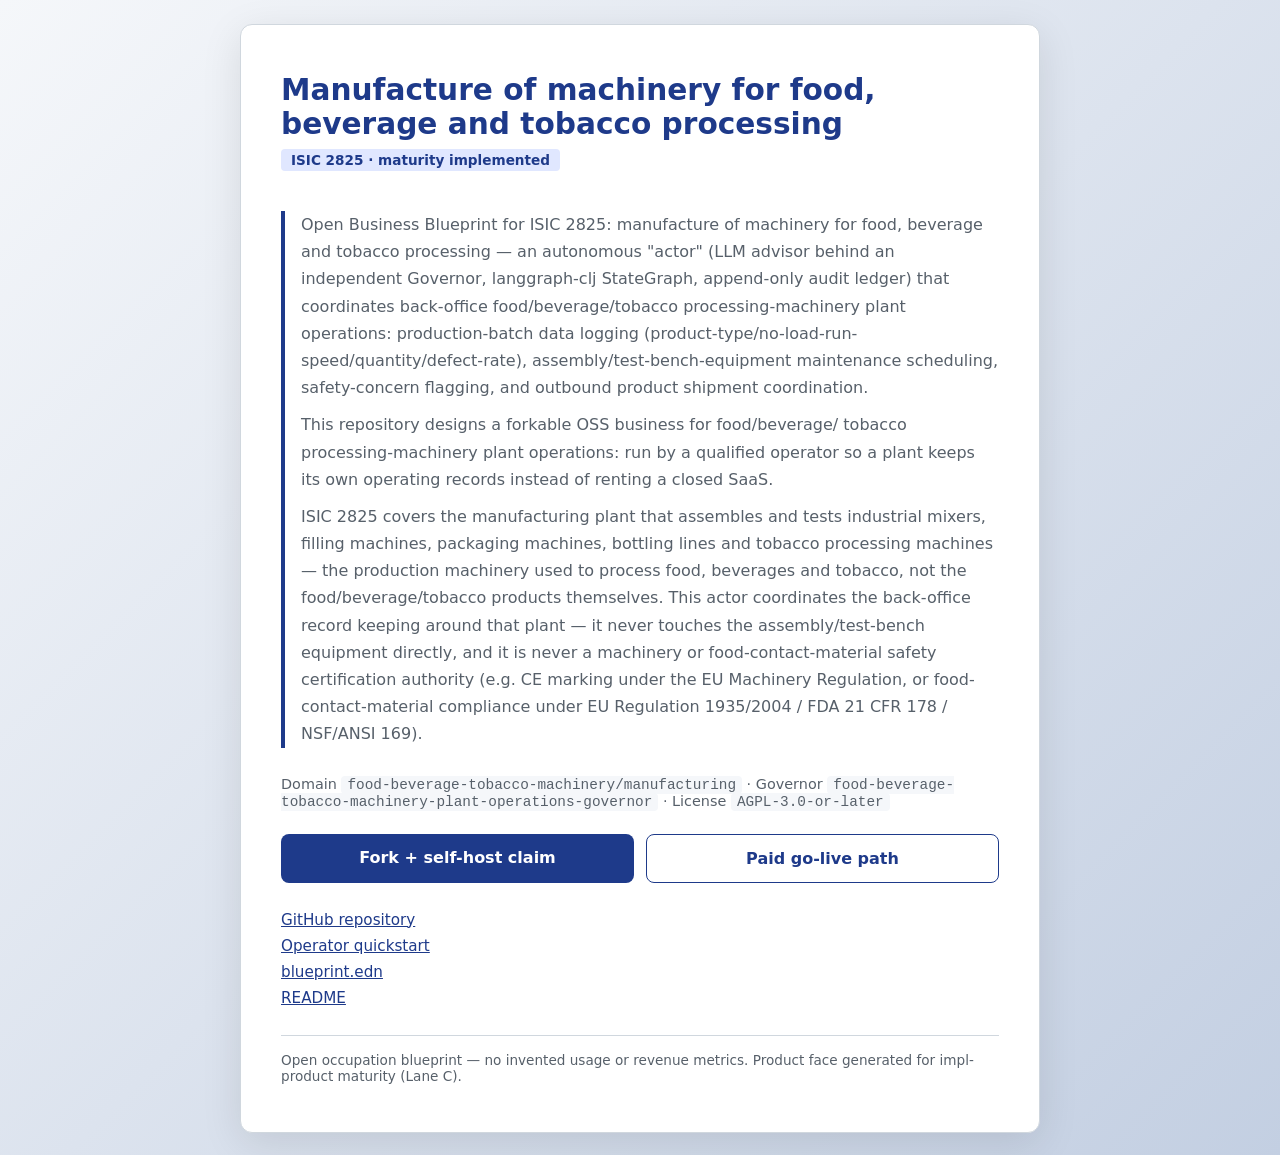
==== docs/index.html @ 52066e27 "docs: product-face densify (index.html + operator-quickstart) Lane C densify from blueprint/README. " ====
<!DOCTYPE html>
<html lang="en">
<head>
  <meta charset="UTF-8">
  <meta name="viewport" content="width=device-width, initial-scale=1.0">
  <title>Manufacture of machinery for food, beverage and tobacco processing | cloud-itonami-isic-2825</title>
  <meta name="description" content="Manufacture of machinery for food, beverage and tobacco processing — governed open occupation blueprint (ISIC 2825).">
  <style>
    :root { --bg:#f5f7fa; --card:#fff; --fg:#1b1f24; --muted:#57606a; --accent:#1e3a8a; --line:#d0d7de; }
    @media (prefers-color-scheme: dark) {
      :root { --bg:#0d1117; --card:#161b22; --fg:#e6edf3; --muted:#8d96a0; --accent:#58a6ff; --line:#30363d; }
    }
    * { box-sizing: border-box; margin: 0; padding: 0; }
    body { font-family: system-ui, -apple-system, sans-serif; background: linear-gradient(135deg, var(--bg), #c3cfe2);
           min-height: 100vh; display: flex; align-items: center; justify-content: center; padding: 24px; color: var(--fg); }
    .container { max-width: 800px; width: 100%; background: var(--card); border-radius: 12px;
                 box-shadow: 0 10px 40px rgba(0,0,0,.1); padding: 48px 40px; border: 1px solid var(--line); }
    h1 { font-size: 1.85rem; color: var(--accent); margin-bottom: 8px; }
    .badge { display: inline-block; background: #e0e7ff; color: var(--accent); padding: 3px 10px;
             border-radius: 4px; font-size: .85rem; font-weight: 600; margin-bottom: 20px; }
    @media (prefers-color-scheme: dark) { .badge { background: #1f2a44; } }
    .pitch { border-left: 4px solid var(--accent); padding-left: 16px; margin: 20px 0 28px; color: var(--muted); line-height: 1.7; }
    .pitch p { margin-bottom: 10px; }
    .meta { font-size: .9rem; color: var(--muted); margin-bottom: 24px; }
    .meta code { background: var(--bg); padding: 1px 6px; border-radius: 4px; }
    .cta { display: grid; grid-template-columns: 1fr 1fr; gap: 12px; margin-bottom: 28px; }
    @media (max-width: 560px) { .cta { grid-template-columns: 1fr; } }
    .cta a { display: block; text-align: center; text-decoration: none; padding: 14px 18px;
             border-radius: 8px; font-weight: 600; }
    .cta .primary { background: var(--accent); color: #fff; }
    .cta .secondary { border: 1.5px solid var(--accent); color: var(--accent); }
    ul.links { list-style: none; font-size: .95rem; }
    ul.links li { margin: 8px 0; }
    a { color: var(--accent); }
    footer { margin-top: 28px; padding-top: 16px; border-top: 1px solid var(--line);
             font-size: .85rem; color: var(--muted); }
  </style>
</head>
<body>
  <main class="container">
    <h1>Manufacture of machinery for food, beverage and tobacco processing</h1>
    <div class="badge">ISIC 2825 · maturity implemented</div>
    <div class="pitch">
      <p>Open Business Blueprint for ISIC 2825: manufacture of machinery for food, beverage and tobacco processing — an autonomous &quot;actor&quot; (LLM advisor behind an independent Governor, langgraph-clj StateGraph, append-only audit ledger) that coordinates back-office food/beverage/tobacco processing-machinery plant operations: production-batch data logging (product-type/no-load-run-speed/quantity/defect-rate), assembly/test-bench-equipment maintenance scheduling, safety-concern flagging, and outbound product shipment coordination.</p>
      <p>This repository designs a forkable OSS business for food/beverage/ tobacco processing-machinery plant operations: run by a qualified operator so a plant keeps its own operating records instead of renting a closed SaaS.</p>
      <p>ISIC 2825 covers the manufacturing plant that assembles and tests industrial mixers, filling machines, packaging machines, bottling lines and tobacco processing machines — the production machinery used to process food, beverages and tobacco, not the food/beverage/tobacco products themselves. This actor coordinates the back-office record keeping around that plant — it never touches the assembly/test-bench equipment directly, and it is never a machinery or food-contact-material safety certification authority (e.g. CE marking under the EU Machinery Regulation, or food-contact-material compliance under EU Regulation 1935/2004 / FDA 21 CFR 178 / NSF/ANSI 169).</p>
    </div>
    <p class="meta">Domain <code>food-beverage-tobacco-machinery/manufacturing</code> · Governor <code>food-beverage-tobacco-machinery-plant-operations-governor</code> · License <code>AGPL-3.0-or-later</code></p>
    <div class="cta">
      <a class="primary" href="https://itonami.cloud/isco-1212/">Fork + self-host claim</a>
      <a class="secondary" href="https://itonami.cloud/docs/go-live.md">Paid go-live path</a>
    </div>
    <ul class="links">
      <li><a href="https://github.com/cloud-itonami/cloud-itonami-isic-2825">GitHub repository</a></li>
      <li><a href="./operator-quickstart.md">Operator quickstart</a></li>
      <li><a href="https://github.com/cloud-itonami/cloud-itonami-isic-2825/blob/main/blueprint.edn">blueprint.edn</a></li>
      <li><a href="https://github.com/cloud-itonami/cloud-itonami-isic-2825/blob/main/README.md">README</a></li>
    </ul>
    <footer>
      <p>Open occupation blueprint — no invented usage or revenue metrics. Product face generated for impl-product maturity (Lane C).</p>
    </footer>
  </main>
</body>
</html>
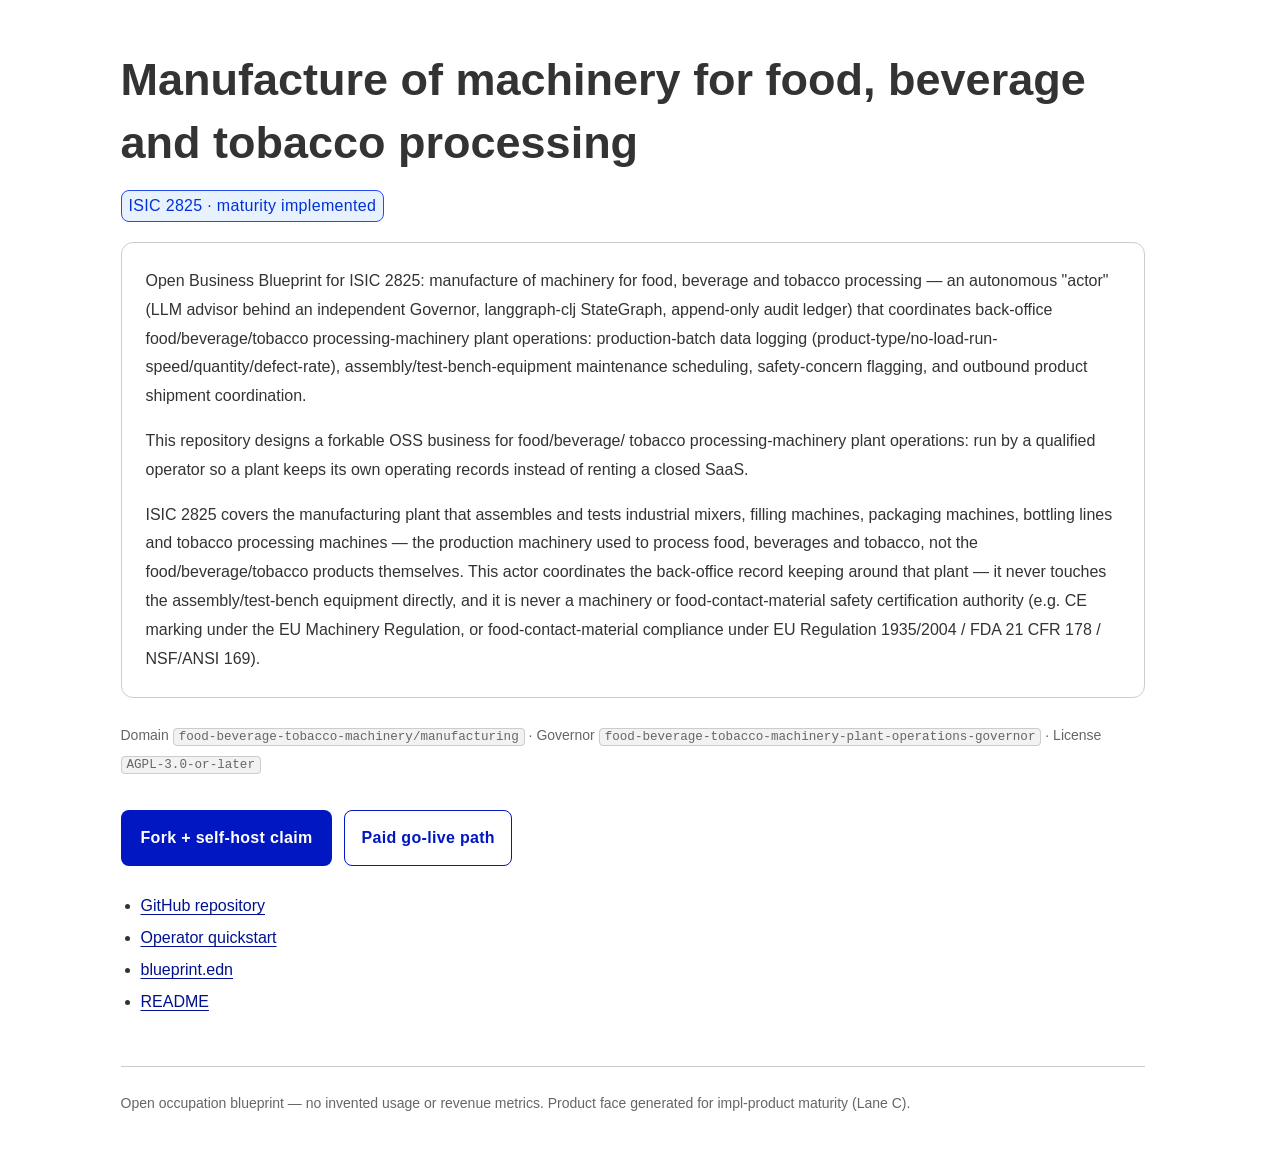
==== commit 3b836bc1: "ui: product face を デジタル庁デザインシステム(DADS)へ移行 共有テンプレート由来の docs/index.html を kotoba-lang/jp-go-digital-de" ====
--- a/docs/index.html
+++ b/docs/index.html
@@ -1,64 +1,2493 @@
 <!DOCTYPE html>
 <html lang="en">
-<head>
-  <meta charset="UTF-8">
-  <meta name="viewport" content="width=device-width, initial-scale=1.0">
-  <title>Manufacture of machinery for food, beverage and tobacco processing | cloud-itonami-isic-2825</title>
-  <meta name="description" content="Manufacture of machinery for food, beverage and tobacco processing — governed open occupation blueprint (ISIC 2825).">
-  <style>
-    :root { --bg:#f5f7fa; --card:#fff; --fg:#1b1f24; --muted:#57606a; --accent:#1e3a8a; --line:#d0d7de; }
-    @media (prefers-color-scheme: dark) {
-      :root { --bg:#0d1117; --card:#161b22; --fg:#e6edf3; --muted:#8d96a0; --accent:#58a6ff; --line:#30363d; }
-    }
-    * { box-sizing: border-box; margin: 0; padding: 0; }
-    body { font-family: system-ui, -apple-system, sans-serif; background: linear-gradient(135deg, var(--bg), #c3cfe2);
-           min-height: 100vh; display: flex; align-items: center; justify-content: center; padding: 24px; color: var(--fg); }
-    .container { max-width: 800px; width: 100%; background: var(--card); border-radius: 12px;
-                 box-shadow: 0 10px 40px rgba(0,0,0,.1); padding: 48px 40px; border: 1px solid var(--line); }
-    h1 { font-size: 1.85rem; color: var(--accent); margin-bottom: 8px; }
-    .badge { display: inline-block; background: #e0e7ff; color: var(--accent); padding: 3px 10px;
-             border-radius: 4px; font-size: .85rem; font-weight: 600; margin-bottom: 20px; }
-    @media (prefers-color-scheme: dark) { .badge { background: #1f2a44; } }
-    .pitch { border-left: 4px solid var(--accent); padding-left: 16px; margin: 20px 0 28px; color: var(--muted); line-height: 1.7; }
-    .pitch p { margin-bottom: 10px; }
-    .meta { font-size: .9rem; color: var(--muted); margin-bottom: 24px; }
-    .meta code { background: var(--bg); padding: 1px 6px; border-radius: 4px; }
-    .cta { display: grid; grid-template-columns: 1fr 1fr; gap: 12px; margin-bottom: 28px; }
-    @media (max-width: 560px) { .cta { grid-template-columns: 1fr; } }
-    .cta a { display: block; text-align: center; text-decoration: none; padding: 14px 18px;
-             border-radius: 8px; font-weight: 600; }
-    .cta .primary { background: var(--accent); color: #fff; }
-    .cta .secondary { border: 1.5px solid var(--accent); color: var(--accent); }
-    ul.links { list-style: none; font-size: .95rem; }
-    ul.links li { margin: 8px 0; }
-    a { color: var(--accent); }
-    footer { margin-top: 28px; padding-top: 16px; border-top: 1px solid var(--line);
-             font-size: .85rem; color: var(--muted); }
-  </style>
-</head>
-<body>
-  <main class="container">
-    <h1>Manufacture of machinery for food, beverage and tobacco processing</h1>
-    <div class="badge">ISIC 2825 · maturity implemented</div>
-    <div class="pitch">
-      <p>Open Business Blueprint for ISIC 2825: manufacture of machinery for food, beverage and tobacco processing — an autonomous &quot;actor&quot; (LLM advisor behind an independent Governor, langgraph-clj StateGraph, append-only audit ledger) that coordinates back-office food/beverage/tobacco processing-machinery plant operations: production-batch data logging (product-type/no-load-run-speed/quantity/defect-rate), assembly/test-bench-equipment maintenance scheduling, safety-concern flagging, and outbound product shipment coordination.</p>
-      <p>This repository designs a forkable OSS business for food/beverage/ tobacco processing-machinery plant operations: run by a qualified operator so a plant keeps its own operating records instead of renting a closed SaaS.</p>
-      <p>ISIC 2825 covers the manufacturing plant that assembles and tests industrial mixers, filling machines, packaging machines, bottling lines and tobacco processing machines — the production machinery used to process food, beverages and tobacco, not the food/beverage/tobacco products themselves. This actor coordinates the back-office record keeping around that plant — it never touches the assembly/test-bench equipment directly, and it is never a machinery or food-contact-material safety certification authority (e.g. CE marking under the EU Machinery Regulation, or food-contact-material compliance under EU Regulation 1935/2004 / FDA 21 CFR 178 / NSF/ANSI 169).</p>
+  <head><meta charset="utf-8"><meta name="viewport" content="width=device-width, initial-scale=1, viewport-fit=cover"><meta name="color-scheme" content="light"><meta name="theme-color" content="#ffffff"><title>Manufacture of machinery for food, beverage and tobacco processing | cloud-itonami-isic-2825</title><meta name="description" content="Manufacture of machinery for food, beverage and tobacco processing — governed open occupation blueprint (ISIC 2825)."><style>/* jp-go-digital-design-system — vendored CSS
+ * Source: https://github.com/digital-go-jp/design-system-example-components-html
+ * Upstream commit: 3b34f4c3553fa3bee90bfd8b6fe962ac3055107d — MIT License, Copyright (c) 2025 デジタル庁
+ * Generated by scripts/vendor.cljs — DO NOT EDIT BY HAND (re-vendor instead). */
+:root {
+  --color-primitive-blue-50: #e8f1fe;
+  --color-primitive-blue-100: #d9e6ff;
+  --color-primitive-blue-200: #c5d7fb;
+  --color-primitive-blue-300: #9db7f9;
+  --color-primitive-blue-400: #7096f8;
+  --color-primitive-blue-500: #4979f5;
+  --color-primitive-blue-600: #3460fb;
+  --color-primitive-blue-700: #264af4;
+  --color-primitive-blue-800: #0031d8;
+  --color-primitive-blue-900: #0017c1;
+  --color-primitive-blue-1000: #00118f;
+  --color-primitive-blue-1100: #000071;
+  --color-primitive-blue-1200: #000060;
+  --color-primitive-light-blue-50: #f0f9ff;
+  --color-primitive-light-blue-100: #dcf0ff;
+  --color-primitive-light-blue-200: #c0e4ff;
+  --color-primitive-light-blue-300: #97d3ff;
+  --color-primitive-light-blue-400: #57b8ff;
+  --color-primitive-light-blue-500: #39abff;
+  --color-primitive-light-blue-600: #008bf2;
+  --color-primitive-light-blue-700: #0877d7;
+  --color-primitive-light-blue-800: #0066be;
+  --color-primitive-light-blue-900: #0055ad;
+  --color-primitive-light-blue-1000: #00428c;
+  --color-primitive-light-blue-1100: #00316a;
+  --color-primitive-light-blue-1200: #00234b;
+  --color-primitive-cyan-50: #e9f7f9;
+  --color-primitive-cyan-100: #c8f8ff;
+  --color-primitive-cyan-200: #99f2ff;
+  --color-primitive-cyan-300: #79e2f2;
+  --color-primitive-cyan-400: #2bc8e4;
+  --color-primitive-cyan-500: #01b7d6;
+  --color-primitive-cyan-600: #00a3bf;
+  --color-primitive-cyan-700: #008da6;
+  --color-primitive-cyan-800: #008299;
+  --color-primitive-cyan-900: #006f83;
+  --color-primitive-cyan-1000: #006173;
+  --color-primitive-cyan-1100: #004c59;
+  --color-primitive-cyan-1200: #003741;
+  --color-primitive-green-50: #e6f5ec;
+  --color-primitive-green-100: #c2e5d1;
+  --color-primitive-green-200: #9bd4b5;
+  --color-primitive-green-300: #71c598;
+  --color-primitive-green-400: #51b883;
+  --color-primitive-green-500: #2cac6e;
+  --color-primitive-green-600: #259d63;
+  --color-primitive-green-700: #1d8b56;
+  --color-primitive-green-800: #197a4b;
+  --color-primitive-green-900: #115a36;
+  --color-primitive-green-1000: #0c472a;
+  --color-primitive-green-1100: #08351f;
+  --color-primitive-green-1200: #032213;
+  --color-primitive-lime-50: #ebfad9;
+  --color-primitive-lime-100: #d0f5a2;
+  --color-primitive-lime-200: #c0f354;
+  --color-primitive-lime-300: #ade830;
+  --color-primitive-lime-400: #9ddd15;
+  --color-primitive-lime-500: #8cc80c;
+  --color-primitive-lime-600: #7eb40d;
+  --color-primitive-lime-700: #6fa104;
+  --color-primitive-lime-800: #618e00;
+  --color-primitive-lime-900: #507500;
+  --color-primitive-lime-1000: #3e5a00;
+  --color-primitive-lime-1100: #2c4100;
+  --color-primitive-lime-1200: #1e2d00;
+  --color-primitive-yellow-50: #fbf5e0;
+  --color-primitive-yellow-100: #fff0b3;
+  --color-primitive-yellow-200: #ffe380;
+  --color-primitive-yellow-300: #ffd43d;
+  --color-primitive-yellow-400: #ffc700;
+  --color-primitive-yellow-500: #ebb700;
+  --color-primitive-yellow-600: #d2a400;
+  --color-primitive-yellow-700: #b78f00;
+  --color-primitive-yellow-800: #a58000;
+  --color-primitive-yellow-900: #927200;
+  --color-primitive-yellow-1000: #806300;
+  --color-primitive-yellow-1100: #6e5600;
+  --color-primitive-yellow-1200: #604b00;
+  --color-primitive-orange-50: #ffeee2;
+  --color-primitive-orange-100: #ffdfca;
+  --color-primitive-orange-200: #ffc199;
+  --color-primitive-orange-300: #ffa66d;
+  --color-primitive-orange-400: #ff8d44;
+  --color-primitive-orange-500: #ff7628;
+  --color-primitive-orange-600: #fb5b01;
+  --color-primitive-orange-700: #e25100;
+  --color-primitive-orange-800: #c74700;
+  --color-primitive-orange-900: #ac3e00;
+  --color-primitive-orange-1000: #8b3200;
+  --color-primitive-orange-1100: #6d2700;
+  --color-primitive-orange-1200: #541e00;
+  --color-primitive-red-50: #fdeeee;
+  --color-primitive-red-100: #ffdada;
+  --color-primitive-red-200: #ffbbbb;
+  --color-primitive-red-300: #ff9696;
+  --color-primitive-red-400: #ff7171;
+  --color-primitive-red-500: #ff5454;
+  --color-primitive-red-600: #fe3939;
+  --color-primitive-red-700: #fa0000;
+  --color-primitive-red-800: #ec0000;
+  --color-primitive-red-900: #ce0000;
+  --color-primitive-red-1000: #a90000;
+  --color-primitive-red-1100: #850000;
+  --color-primitive-red-1200: #620000;
+  --color-primitive-magenta-50: #f3e5f4;
+  --color-primitive-magenta-100: #ffd0ff;
+  --color-primitive-magenta-200: #ffaeff;
+  --color-primitive-magenta-300: #ff8eff;
+  --color-primitive-magenta-400: #f661f6;
+  --color-primitive-magenta-500: #f137f1;
+  --color-primitive-magenta-600: #db00db;
+  --color-primitive-magenta-700: #c000c0;
+  --color-primitive-magenta-800: #aa00aa;
+  --color-primitive-magenta-900: #8b008b;
+  --color-primitive-magenta-1000: #6c006c;
+  --color-primitive-magenta-1100: #500050;
+  --color-primitive-magenta-1200: #3b003b;
+  --color-primitive-purple-50: #f1eafa;
+  --color-primitive-purple-100: #ecddff;
+  --color-primitive-purple-200: #ddc2ff;
+  --color-primitive-purple-300: #cda6ff;
+  --color-primitive-purple-400: #bb87ff;
+  --color-primitive-purple-500: #a565f8;
+  --color-primitive-purple-600: #8843e1;
+  --color-primitive-purple-700: #6f23d0;
+  --color-primitive-purple-800: #5c10be;
+  --color-primitive-purple-900: #5109ad;
+  --color-primitive-purple-1000: #41048e;
+  --color-primitive-purple-1100: #30016c;
+  --color-primitive-purple-1200: #21004b;
+  --color-neutral-white: #ffffff;
+  --color-neutral-black: #000000;
+  --color-neutral-solid-gray-50: #f2f2f2;
+  --color-neutral-solid-gray-100: #e6e6e6;
+  --color-neutral-solid-gray-200: #cccccc;
+  --color-neutral-solid-gray-300: #b3b3b3;
+  --color-neutral-solid-gray-400: #999999;
+  --color-neutral-solid-gray-420: #949494;
+  --color-neutral-solid-gray-500: #7f7f7f;
+  --color-neutral-solid-gray-536: #767676;
+  --color-neutral-solid-gray-600: #666666;
+  --color-neutral-solid-gray-700: #4d4d4d;
+  --color-neutral-solid-gray-800: #333333;
+  --color-neutral-solid-gray-900: #1a1a1a;
+  --color-neutral-opacity-gray-50: rgba(0, 0, 0, 0.05);
+  --color-neutral-opacity-gray-100: rgba(0, 0, 0, 0.1);
+  --color-neutral-opacity-gray-200: rgba(0, 0, 0, 0.2);
+  --color-neutral-opacity-gray-300: rgba(0, 0, 0, 0.3);
+  --color-neutral-opacity-gray-400: rgba(0, 0, 0, 0.4);
+  --color-neutral-opacity-gray-420: rgba(0, 0, 0, 0.42);
+  --color-neutral-opacity-gray-500: rgba(0, 0, 0, 0.5);
+  --color-neutral-opacity-gray-536: rgba(0, 0, 0, 0.54);
+  --color-neutral-opacity-gray-600: rgba(0, 0, 0, 0.6);
+  --color-neutral-opacity-gray-700: rgba(0, 0, 0, 0.7);
+  --color-neutral-opacity-gray-800: rgba(0, 0, 0, 0.8);
+  --color-neutral-opacity-gray-900: rgba(0, 0, 0, 0.9);
+  --font-family-sans:
+    "Noto Sans JP", -apple-system, BlinkMacSystemFont, sans-serif;
+  --font-family-mono: "Noto Sans Mono", monospace;
+  --elevation-1:
+    0 2px 8px 1px rgba(0, 0, 0, 0.1), 0 1px 5px 0 rgba(0, 0, 0, 0.3);
+  --elevation-2:
+    0 2px 12px 2px rgba(0, 0, 0, 0.1), 0 1px 6px 0 rgba(0, 0, 0, 0.3);
+  --elevation-3:
+    0 4px 16px 3px rgba(0, 0, 0, 0.1), 0 1px 6px 0 rgba(0, 0, 0, 0.3);
+  --elevation-4:
+    0 6px 20px 4px rgba(0, 0, 0, 0.1), 0 2px 6px 0 rgba(0, 0, 0, 0.3);
+  --elevation-5:
+    0 8px 24px 5px rgba(0, 0, 0, 0.1), 0 2px 10px 0 rgba(0, 0, 0, 0.3);
+  --elevation-6:
+    0 10px 30px 6px rgba(0, 0, 0, 0.1), 0 3px 12px 0 rgba(0, 0, 0, 0.3);
+  --elevation-7:
+    0 12px 36px 7px rgba(0, 0, 0, 0.1), 0 3px 14px 0 rgba(0, 0, 0, 0.3);
+  --elevation-8:
+    0 14px 40px 7px rgba(0, 0, 0, 0.1), 0 3px 16px 0 rgba(0, 0, 0, 0.3);
+  --color-semantic-success-1: var(--color-primitive-green-600);
+  --color-semantic-success-2: var(--color-primitive-green-800);
+  --color-semantic-error-1: var(--color-primitive-red-800);
+  --color-semantic-error-2: var(--color-primitive-red-900);
+  --color-semantic-warning-yellow-1: var(--color-primitive-yellow-700);
+  --color-semantic-warning-yellow-2: var(--color-primitive-yellow-900);
+  --color-semantic-warning-orange-1: var(--color-primitive-orange-600);
+  --color-semantic-warning-orange-2: var(--color-primitive-orange-800);
+  --color-key-50: var(--color-primitive-blue-50);
+  --color-key-100: var(--color-primitive-blue-100);
+  --color-key-200: var(--color-primitive-blue-200);
+  --color-key-300: var(--color-primitive-blue-300);
+  --color-key-400: var(--color-primitive-blue-400);
+  --color-key-500: var(--color-primitive-blue-500);
+  --color-key-600: var(--color-primitive-blue-600);
+  --color-key-700: var(--color-primitive-blue-700);
+  --color-key-800: var(--color-primitive-blue-800);
+  --color-key-900: var(--color-primitive-blue-900);
+  --color-key-1000: var(--color-primitive-blue-1000);
+  --color-key-1100: var(--color-primitive-blue-1100);
+  --color-key-1200: var(--color-primitive-blue-1200);
+}
+
+html {
+  scrollbar-gutter: stable;
+  font-family: var(--font-family-sans);
+}
+
+html:has(:modal) {
+  overflow: clip;
+  scrollbar-gutter: auto;
+}
+
+body:has(:modal) {
+  overflow: auto;
+  scrollbar-gutter: stable;
+}
+
+:where(a):any-link {
+  color: var(--color-primitive-blue-1000);
+  text-decoration: underline;
+  text-decoration-thickness: calc(1 / 16 * 1rem);
+  text-underline-offset: calc(3 / 16 * 1rem);
+}
+
+:where(a):visited {
+  color: var(--color-primitive-magenta-900);
+}
+
+@media (hover: hover) {
+  :where(a):hover {
+    color: var(--color-primitive-blue-900);
+    text-decoration-thickness: calc(3 / 16 * 1rem);
+  }
+}
+
+:where(a):active {
+  color: var(--color-primitive-orange-800);
+  text-decoration-thickness: calc(1 / 16 * 1rem);
+}
+
+:focus-visible {
+  outline: calc(4 / 16 * 1rem) solid var(--color-neutral-black);
+  outline-offset: calc(2 / 16 * 1rem);
+  border-radius: calc(4 / 16 * 1rem);
+  box-shadow: 0 0 0 calc(2 / 16 * 1rem) var(--color-primitive-yellow-300);
+}
+
+.dads-u-visually-hidden {
+  clip: rect(0 0 0 0) !important;
+  clip-path: inset(50%) !important;
+  height: 1px !important;
+  overflow: hidden !important;
+  position: absolute !important;
+  white-space: nowrap !important;
+  width: 1px !important;
+}
+
+:where(.dads-u-focus-outline):focus-visible {
+  outline: calc(4 / 16 * 1rem) solid var(--color-neutral-black) !important;
+  outline-offset: calc(2 / 16 * 1rem) !important;
+  border-radius: calc(4 / 16 * 1rem) !important;
+  background-color: var(--color-primitive-yellow-300) !important;
+  box-shadow: 0 0 0 calc(2 / 16 * 1rem) var(--color-primitive-yellow-300) !important;
+}
+
+@supports selector(:has(*)) {
+  :where(.dads-u-focus-within-outline):focus-visible,
+  :where(.dads-u-focus-within-outline):has(:focus-visible) {
+    outline: calc(4 / 16 * 1rem) solid var(--color-neutral-black) !important;
+    outline-offset: calc(2 / 16 * 1rem) !important;
+    border-radius: calc(4 / 16 * 1rem) !important;
+    background-color: var(--color-primitive-yellow-300) !important;
+    box-shadow: 0 0 0 calc(2 / 16 * 1rem) var(--color-primitive-yellow-300) !important;
+  }
+}
+@supports not selector(:has(*)) {
+  :where(.dads-u-focus-within-outline):focus-within {
+    outline: calc(4 / 16 * 1rem) solid var(--color-neutral-black) !important;
+    outline-offset: calc(2 / 16 * 1rem) !important;
+    border-radius: calc(4 / 16 * 1rem) !important;
+    background-color: var(--color-primitive-yellow-300) !important;
+    box-shadow: 0 0 0 calc(2 / 16 * 1rem) var(--color-primitive-yellow-300) !important;
+  }
+}
+
+.dads-u-dsp-64B-140 {
+  font-weight: bold !important;
+  font-size: calc(64 / 16 * 1rem) !important;
+  line-height: 1.4 !important;
+  letter-spacing: 0 !important;
+}
+
+.dads-u-dsp-57B-140 {
+  font-weight: bold !important;
+  font-size: calc(57 / 16 * 1rem) !important;
+  line-height: 1.4 !important;
+  letter-spacing: 0 !important;
+}
+
+.dads-u-dsp-48B-140 {
+  font-weight: bold !important;
+  font-size: calc(48 / 16 * 1rem) !important;
+  line-height: 1.4 !important;
+  letter-spacing: 0 !important;
+}
+
+.dads-u-dsp-64N-140 {
+  font-weight: normal !important;
+  font-size: calc(64 / 16 * 1rem) !important;
+  line-height: 1.4 !important;
+  letter-spacing: 0 !important;
+}
+
+.dads-u-dsp-57N-140 {
+  font-weight: normal !important;
+  font-size: calc(57 / 16 * 1rem) !important;
+  line-height: 1.4 !important;
+  letter-spacing: 0 !important;
+}
+
+.dads-u-dsp-48N-140 {
+  font-weight: normal !important;
+  font-size: calc(48 / 16 * 1rem) !important;
+  line-height: 1.4 !important;
+  letter-spacing: 0 !important;
+}
+
+.dads-u-std-45B-140 {
+  font-weight: bold !important;
+  font-size: calc(45 / 16 * 1rem) !important;
+  line-height: 1.4 !important;
+  letter-spacing: 0 !important;
+}
+
+.dads-u-std-36B-140 {
+  font-weight: bold !important;
+  font-size: calc(36 / 16 * 1rem) !important;
+  line-height: 1.4 !important;
+  letter-spacing: 0.01em !important;
+}
+
+.dads-u-std-32B-150 {
+  font-weight: bold !important;
+  font-size: calc(32 / 16 * 1rem) !important;
+  line-height: 1.5 !important;
+  letter-spacing: 0.01em !important;
+}
+
+.dads-u-std-28B-150 {
+  font-weight: bold !important;
+  font-size: calc(28 / 16 * 1rem) !important;
+  line-height: 1.5 !important;
+  letter-spacing: 0.01em !important;
+}
+
+.dads-u-std-26B-150 {
+  font-weight: bold !important;
+  font-size: calc(26 / 16 * 1rem) !important;
+  line-height: 1.5 !important;
+  letter-spacing: 0.02em !important;
+}
+
+.dads-u-std-24B-150 {
+  font-weight: bold !important;
+  font-size: calc(24 / 16 * 1rem) !important;
+  line-height: 1.5 !important;
+  letter-spacing: 0.02em !important;
+}
+
+.dads-u-std-22B-150 {
+  font-weight: bold !important;
+  font-size: calc(22 / 16 * 1rem) !important;
+  line-height: 1.5 !important;
+  letter-spacing: 0.02em !important;
+}
+
+.dads-u-std-20B-150 {
+  font-weight: bold !important;
+  font-size: calc(20 / 16 * 1rem) !important;
+  line-height: 1.5 !important;
+  letter-spacing: 0.02em !important;
+}
+
+.dads-u-std-18B-160 {
+  font-weight: bold !important;
+  font-size: calc(18 / 16 * 1rem) !important;
+  line-height: 1.6 !important;
+  letter-spacing: 0.02em !important;
+}
+
+.dads-u-std-17B-170 {
+  font-weight: bold !important;
+  font-size: calc(17 / 16 * 1rem) !important;
+  line-height: 1.7 !important;
+  letter-spacing: 0.02em !important;
+}
+
+.dads-u-std-16B-170 {
+  font-weight: bold !important;
+  font-size: calc(16 / 16 * 1rem) !important;
+  line-height: 1.7 !important;
+  letter-spacing: 0.02em !important;
+}
+
+.dads-u-std-16B-175 {
+  font-weight: bold !important;
+  font-size: calc(16 / 16 * 1rem) !important;
+  line-height: 1.75 !important;
+  letter-spacing: 0.02em !important;
+}
+
+.dads-u-std-45N-140 {
+  font-weight: normal !important;
+  font-size: calc(45 / 16 * 1rem) !important;
+  line-height: 1.4 !important;
+  letter-spacing: 0 !important;
+}
+
+.dads-u-std-36N-140 {
+  font-weight: normal !important;
+  font-size: calc(36 / 16 * 1rem) !important;
+  line-height: 1.4 !important;
+  letter-spacing: 0.01em !important;
+}
+
+.dads-u-std-32N-150 {
+  font-weight: normal !important;
+  font-size: calc(32 / 16 * 1rem) !important;
+  line-height: 1.5 !important;
+  letter-spacing: 0.01em !important;
+}
+
+.dads-u-std-28N-150 {
+  font-weight: normal !important;
+  font-size: calc(28 / 16 * 1rem) !important;
+  line-height: 1.5 !important;
+  letter-spacing: 0.01em !important;
+}
+
+.dads-u-std-26N-150 {
+  font-weight: normal !important;
+  font-size: calc(26 / 16 * 1rem) !important;
+  line-height: 1.5 !important;
+  letter-spacing: 0.02em !important;
+}
+
+.dads-u-std-24N-150 {
+  font-weight: normal !important;
+  font-size: calc(24 / 16 * 1rem) !important;
+  line-height: 1.5 !important;
+  letter-spacing: 0.02em !important;
+}
+
+.dads-u-std-22N-150 {
+  font-weight: normal !important;
+  font-size: calc(22 / 16 * 1rem) !important;
+  line-height: 1.5 !important;
+  letter-spacing: 0.02em !important;
+}
+
+.dads-u-std-20N-150 {
+  font-weight: normal !important;
+  font-size: calc(20 / 16 * 1rem) !important;
+  line-height: 1.5 !important;
+  letter-spacing: 0.02em !important;
+}
+
+.dads-u-std-18N-160 {
+  font-weight: normal !important;
+  font-size: calc(18 / 16 * 1rem) !important;
+  line-height: 1.6 !important;
+  letter-spacing: 0.02em !important;
+}
+
+.dads-u-std-17N-170 {
+  font-weight: normal !important;
+  font-size: calc(17 / 16 * 1rem) !important;
+  line-height: 1.7 !important;
+  letter-spacing: 0.02em !important;
+}
+
+.dads-u-std-16N-170 {
+  font-weight: normal !important;
+  font-size: calc(16 / 16 * 1rem) !important;
+  line-height: 1.7 !important;
+  letter-spacing: 0.02em !important;
+}
+
+.dads-u-std-16N-175 {
+  font-weight: normal !important;
+  font-size: calc(16 / 16 * 1rem) !important;
+  line-height: 1.75 !important;
+  letter-spacing: 0.02em !important;
+}
+
+.dads-u-dns-17B-130 {
+  font-weight: bold !important;
+  font-size: calc(17 / 16 * 1rem) !important;
+  line-height: 1.3 !important;
+  letter-spacing: 0 !important;
+}
+
+.dads-u-dns-17B-120 {
+  font-weight: bold !important;
+  font-size: calc(17 / 16 * 1rem) !important;
+  line-height: 1.2 !important;
+  letter-spacing: 0 !important;
+}
+
+.dads-u-dns-16B-130 {
+  font-weight: bold !important;
+  font-size: calc(16 / 16 * 1rem) !important;
+  line-height: 1.3 !important;
+  letter-spacing: 0 !important;
+}
+
+.dads-u-dns-16B-120 {
+  font-weight: bold !important;
+  font-size: calc(16 / 16 * 1rem) !important;
+  line-height: 1.2 !important;
+  letter-spacing: 0 !important;
+}
+
+.dads-u-dns-14B-130 {
+  font-weight: bold !important;
+  font-size: calc(14 / 16 * 1rem) !important;
+  line-height: 1.3 !important;
+  letter-spacing: 0 !important;
+}
+
+.dads-u-dns-14B-120 {
+  font-weight: bold !important;
+  font-size: calc(14 / 16 * 1rem) !important;
+  line-height: 1.2 !important;
+  letter-spacing: 0 !important;
+}
+
+.dads-u-dns-17N-130 {
+  font-weight: normal !important;
+  font-size: calc(17 / 16 * 1rem) !important;
+  line-height: 1.3 !important;
+  letter-spacing: 0 !important;
+}
+
+.dads-u-dns-17N-120 {
+  font-weight: normal !important;
+  font-size: calc(17 / 16 * 1rem) !important;
+  line-height: 1.2 !important;
+  letter-spacing: 0 !important;
+}
+
+.dads-u-dns-16N-130 {
+  font-weight: normal !important;
+  font-size: calc(16 / 16 * 1rem) !important;
+  line-height: 1.3 !important;
+  letter-spacing: 0 !important;
+}
+
+.dads-u-dns-16N-120 {
+  font-weight: normal !important;
+  font-size: calc(16 / 16 * 1rem) !important;
+  line-height: 1.2 !important;
+  letter-spacing: 0 !important;
+}
+
+.dads-u-dns-14N-130 {
+  font-weight: normal !important;
+  font-size: calc(14 / 16 * 1rem) !important;
+  line-height: 1.3 !important;
+  letter-spacing: 0 !important;
+}
+
+.dads-u-dns-14N-120 {
+  font-weight: normal !important;
+  font-size: calc(14 / 16 * 1rem) !important;
+  line-height: 1.2 !important;
+  letter-spacing: 0 !important;
+}
+
+.dads-u-oln-17B-100 {
+  font-weight: bold !important;
+  font-size: calc(17 / 16 * 1rem) !important;
+  line-height: 1 !important;
+  letter-spacing: 0.02em !important;
+}
+
+.dads-u-oln-16B-100 {
+  font-weight: bold !important;
+  font-size: calc(16 / 16 * 1rem) !important;
+  line-height: 1 !important;
+  letter-spacing: 0.02em !important;
+}
+
+.dads-u-oln-14B-100 {
+  font-weight: bold !important;
+  font-size: calc(14 / 16 * 1rem) !important;
+  line-height: 1 !important;
+  letter-spacing: 0.02em !important;
+}
+
+.dads-u-oln-17N-100 {
+  font-weight: normal !important;
+  font-size: calc(17 / 16 * 1rem) !important;
+  line-height: 1 !important;
+  letter-spacing: 0.02em !important;
+}
+
+.dads-u-oln-16N-100 {
+  font-weight: normal !important;
+  font-size: calc(16 / 16 * 1rem) !important;
+  line-height: 1 !important;
+  letter-spacing: 0.02em !important;
+}
+
+.dads-u-oln-14N-100 {
+  font-weight: normal !important;
+  font-size: calc(14 / 16 * 1rem) !important;
+  line-height: 1 !important;
+  letter-spacing: 0.02em !important;
+}
+
+.dads-u-mono-17B-150 {
+  font-weight: bold !important;
+  font-size: calc(17 / 16 * 1rem) !important;
+  line-height: 1.5 !important;
+  font-family: var(--font-family-mono) !important;
+  letter-spacing: 0 !important;
+}
+
+.dads-u-mono-16B-150 {
+  font-weight: bold !important;
+  font-size: calc(16 / 16 * 1rem) !important;
+  line-height: 1.5 !important;
+  font-family: var(--font-family-mono) !important;
+  letter-spacing: 0 !important;
+}
+
+.dads-u-mono-14B-150 {
+  font-weight: bold !important;
+  font-size: calc(14 / 16 * 1rem) !important;
+  line-height: 1.5 !important;
+  font-family: var(--font-family-mono) !important;
+  letter-spacing: 0 !important;
+}
+
+.dads-u-mono-17N-150 {
+  font-weight: normal !important;
+  font-size: calc(17 / 16 * 1rem) !important;
+  line-height: 1.5 !important;
+  font-family: var(--font-family-mono) !important;
+  letter-spacing: 0 !important;
+}
+
+.dads-u-mono-16N-150 {
+  font-weight: normal !important;
+  font-size: calc(16 / 16 * 1rem) !important;
+  line-height: 1.5 !important;
+  font-family: var(--font-family-mono) !important;
+  letter-spacing: 0 !important;
+}
+
+.dads-u-mono-14N-150 {
+  font-weight: normal !important;
+  font-size: calc(14 / 16 * 1rem) !important;
+  line-height: 1.5 !important;
+  font-family: var(--font-family-mono) !important;
+  letter-spacing: 0 !important;
+}
+/* --- component: button --- */
+.dads-button {
+  --button-color: var(--color-key-900);
+  --button-hover-color: var(--color-key-1000);
+  --button-active-color: var(--color-key-1200);
+  --button-outline-hover-bg-color: var(--color-key-200);
+  --button-outline-active-bg-color: var(--color-key-300);
+  display: flex;
+  align-items: center;
+  justify-content: center;
+  column-gap: calc(4 / 16 * 1rem);
+  box-sizing: border-box;
+  width: fit-content;
+  max-width: 100%;
+  font-weight: bold;
+  font-size: calc(16 / 16 * 1rem);
+  line-height: 1;
+  font-family: var(--font-family-sans);
+  letter-spacing: 0.02em;
+  text-decoration: none;
+  text-underline-offset: calc(3 / 16 * 1rem);
+}
+
+.dads-button:disabled,
+.dads-button[aria-disabled="true"] {
+  cursor: default;
+}
+
+.dads-button[data-type="solid-fill"] {
+  border: 4px double transparent;
+  background-color: var(--button-color);
+  color: var(--color-neutral-white);
+}
+
+@media (hover: hover) {
+  .dads-button[data-type="solid-fill"]:hover {
+    background-color: var(--button-hover-color);
+    text-decoration: underline;
+    text-decoration-thickness: calc(1 / 16 * 1rem);
+  }
+}
+
+.dads-button[data-type="solid-fill"]:active {
+  background-color: var(--button-active-color);
+  text-decoration: underline;
+}
+
+.dads-button[data-type="solid-fill"]:focus-visible {
+  outline: calc(4 / 16 * 1rem) solid var(--color-neutral-black);
+  outline-offset: calc(2 / 16 * 1rem);
+  box-shadow: 0 0 0 calc(2 / 16 * 1rem) var(--color-primitive-yellow-300);
+}
+
+.dads-button[data-type="solid-fill"]:disabled,
+.dads-button[data-type="solid-fill"][aria-disabled="true"] {
+  background-color: var(--color-neutral-solid-gray-300);
+  color: var(--color-neutral-solid-gray-50);
+  text-decoration: none;
+}
+
+@media (forced-colors: active) {
+  .dads-button[data-type="solid-fill"]:disabled,
+  .dads-button[data-type="solid-fill"][aria-disabled="true"] {
+    border-color: GrayText;
+    color: GrayText;
+  }
+}
+
+.dads-button[data-type="outline"] {
+  border: 1px solid currentcolor;
+  background-color: var(--color-neutral-white);
+  color: var(--button-color);
+}
+
+@media (hover: hover) {
+  .dads-button[data-type="outline"]:hover {
+    background-color: var(--button-outline-hover-bg-color);
+    color: var(--button-hover-color);
+    text-decoration: underline;
+    text-decoration-thickness: calc(1 / 16 * 1rem);
+  }
+}
+
+.dads-button[data-type="outline"]:active {
+  background-color: var(--button-outline-active-bg-color);
+  color: var(--button-active-color);
+  text-decoration: underline;
+}
+
+.dads-button[data-type="outline"]:focus-visible {
+  outline: calc(4 / 16 * 1rem) solid var(--color-neutral-black);
+  outline-offset: calc(2 / 16 * 1rem);
+  box-shadow: 0 0 0 calc(2 / 16 * 1rem) var(--color-primitive-yellow-300);
+}
+
+.dads-button[data-type="outline"]:disabled,
+.dads-button[data-type="outline"][aria-disabled="true"] {
+  background-color: var(--color-neutral-white);
+  color: var(--color-neutral-solid-gray-300);
+  text-decoration: none;
+}
+
+@media (forced-colors: active) {
+  .dads-button[data-type="outline"]:disabled,
+  .dads-button[data-type="outline"][aria-disabled="true"] {
+    border-color: GrayText;
+    color: GrayText;
+  }
+}
+
+.dads-button[data-type="text"] {
+  border: 0;
+  background-color: transparent;
+  color: var(--button-color);
+  text-decoration: underline;
+  text-decoration-thickness: calc(1 / 16 * 1rem);
+}
+
+@media (hover: hover) {
+  .dads-button[data-type="text"]:hover {
+    background-color: var(--color-key-50);
+    color: var(--button-hover-color);
+    text-decoration-thickness: calc(3 / 16 * 1rem);
+  }
+}
+
+.dads-button[data-type="text"]:active {
+  background-color: var(--color-key-100);
+  color: var(--button-active-color);
+}
+
+.dads-button[data-type="text"]:focus-visible {
+  outline: calc(4 / 16 * 1rem) solid var(--color-neutral-black);
+  outline-offset: calc(2 / 16 * 1rem);
+  background-color: var(--color-primitive-yellow-300);
+  box-shadow: 0 0 0 calc(2 / 16 * 1rem) var(--color-primitive-yellow-300);
+}
+
+.dads-button[data-type="text"]:disabled,
+.dads-button[data-type="text"][aria-disabled="true"] {
+  background-color: transparent;
+  color: var(--color-neutral-solid-gray-300);
+  text-decoration-thickness: revert;
+}
+
+@media (forced-colors: active) {
+  .dads-button[data-type="text"]:disabled,
+  .dads-button[data-type="text"][aria-disabled="true"] {
+    color: GrayText;
+  }
+}
+
+.dads-button[data-size="lg"] {
+  min-width: calc(136 / 16 * 1rem);
+  min-height: calc(56 / 16 * 1rem);
+  border-radius: calc(8 / 16 * 1rem);
+  padding: calc(12 / 16 * 1rem) calc(16 / 16 * 1rem);
+}
+
+.dads-button[data-size="md"] {
+  min-width: calc(96 / 16 * 1rem);
+  min-height: calc(48 / 16 * 1rem);
+  border-radius: calc(8 / 16 * 1rem);
+  padding: calc(8 / 16 * 1rem) calc(16 / 16 * 1rem);
+}
+
+.dads-button[data-size="sm"] {
+  position: relative;
+  min-width: calc(80 / 16 * 1rem);
+  min-height: calc(36 / 16 * 1rem);
+  border-radius: calc(6 / 16 * 1rem);
+  padding: calc(2 / 16 * 1rem) calc(12 / 16 * 1rem);
+}
+
+.dads-button[data-size="sm"]::after {
+  content: "";
+  position: absolute;
+  inset: 0;
+  margin: auto;
+  height: calc(44 / 16 * 1rem);
+}
+
+.dads-button[data-size="xs"] {
+  position: relative;
+  min-width: calc(72 / 16 * 1rem);
+  min-height: calc(28 / 16 * 1rem);
+  border-radius: calc(4 / 16 * 1rem);
+  padding: calc(2 / 16 * 1rem) calc(8 / 16 * 1rem);
+  font-size: calc(14 / 16 * 1rem);
+}
+
+.dads-button[data-size="xs"]::after {
+  content: "";
+  position: absolute;
+  inset: 0;
+  margin: auto;
+  height: calc(44 / 16 * 1rem);
+}
+
+.dads-button__icon {
+  flex-shrink: 0;
+}
+/* --- component: heading --- */
+.dads-heading {
+  color: var(--color-neutral-solid-gray-800);
+  font-family: var(--font-family-sans);
+}
+
+.dads-heading[data-size="64"] {
+  --_shoulder-size: calc(28 / 16 * 1rem);
+  --_shoulder-line-height: 1.5;
+  --_shoulder-letter-spacing: 0.01em;
+  font-weight: bold;
+  font-size: calc(64 / 16 * 1rem);
+  line-height: 1.4;
+  letter-spacing: 0;
+}
+
+.dads-heading[data-size="57"] {
+  --_shoulder-size: calc(24 / 16 * 1rem);
+  --_shoulder-line-height: 1.5;
+  --_shoulder-letter-spacing: 0.02em;
+  font-weight: bold;
+  font-size: calc(57 / 16 * 1rem);
+  line-height: 1.4;
+  letter-spacing: 0;
+}
+
+.dads-heading[data-size="45"] {
+  --_shoulder-size: calc(22 / 16 * 1rem);
+  --_shoulder-line-height: 1.5;
+  --_shoulder-letter-spacing: 0.02em;
+  font-weight: bold;
+  font-size: calc(45 / 16 * 1rem);
+  line-height: 1.4;
+  letter-spacing: 0;
+}
+
+.dads-heading[data-size="36"] {
+  --_shoulder-size: calc(20 / 16 * 1rem);
+  --_shoulder-line-height: 1.5;
+  --_shoulder-letter-spacing: 0.02em;
+  font-weight: bold;
+  font-size: calc(36 / 16 * 1rem);
+  line-height: 1.4;
+  letter-spacing: 0.01em;
+}
+
+.dads-heading[data-size="32"] {
+  --_shoulder-size: calc(18 / 16 * 1rem);
+  --_shoulder-line-height: 1.6;
+  --_shoulder-letter-spacing: 0.02em;
+  font-weight: bold;
+  font-size: calc(32 / 16 * 1rem);
+  line-height: 1.5;
+  letter-spacing: 0.01em;
+}
+
+.dads-heading[data-size="28"] {
+  --_shoulder-size: calc(16 / 16 * 1rem);
+  --_shoulder-line-height: 1.7;
+  --_shoulder-letter-spacing: 0.02em;
+  font-weight: bold;
+  font-size: calc(28 / 16 * 1rem);
+  line-height: 1.5;
+  letter-spacing: 0.01em;
+}
+
+.dads-heading[data-size="24"] {
+  --_shoulder-size: calc(16 / 16 * 1rem);
+  --_shoulder-line-height: 1.7;
+  --_shoulder-letter-spacing: 0.02em;
+  font-weight: bold;
+  font-size: calc(24 / 16 * 1rem);
+  line-height: 1.5;
+  letter-spacing: 0.02em;
+}
+
+.dads-heading[data-size="20"] {
+  --_shoulder-size: calc(16 / 16 * 1rem);
+  --_shoulder-line-height: 1.7;
+  --_shoulder-letter-spacing: 0.02em;
+  font-weight: bold;
+  font-size: calc(20 / 16 * 1rem);
+  line-height: 1.5;
+  letter-spacing: 0.02em;
+}
+
+.dads-heading[data-size="18"] {
+  --_shoulder-size: calc(16 / 16 * 1rem);
+  --_shoulder-line-height: 1.7;
+  --_shoulder-letter-spacing: 0.02em;
+  font-weight: bold;
+  font-size: calc(18 / 16 * 1rem);
+  line-height: 1.6;
+  letter-spacing: 0.02em;
+}
+
+.dads-heading[data-size="16"] {
+  --_shoulder-size: calc(16 / 16 * 1rem);
+  --_shoulder-line-height: 1.7;
+  --_shoulder-letter-spacing: 0.02em;
+  font-weight: bold;
+  font-size: calc(16 / 16 * 1rem);
+  line-height: 1.7;
+  letter-spacing: 0.02em;
+}
+
+.dads-heading[data-chip] {
+  position: relative;
+  padding-left: calc(1em / 3 + 0.5em);
+}
+
+.dads-heading[data-chip]::before {
+  position: absolute;
+  top: 0.2em;
+  bottom: 0.1em;
+  left: 0;
+  width: calc(1em / 3);
+  background-color: var(--color-key-900);
+  content: "";
+}
+
+@supports (top: 1lh) {
+  .dads-heading[data-chip]::before {
+    top: calc(0.5lh - 0.45em);
+    bottom: calc(0.5lh - 0.55em);
+  }
+}
+
+.dads-heading[data-chip]:has(.dads-heading__shoulder)::before {
+  top: calc((var(--_shoulder-size) * (var(--_shoulder-line-height) - 1)) / 2);
+}
+
+@media (forced-colors: active) {
+  .dads-heading[data-chip]::before {
+    background-color: CanvasText;
+  }
+}
+
+.dads-heading[data-rule] {
+  border-bottom: solid var(--color-key-900);
+}
+
+.dads-heading[data-rule="8"] {
+  border-bottom-width: calc(8 / 16 * 1rem);
+  padding-bottom: calc(32 / 16 * 1rem);
+}
+
+.dads-heading[data-rule="6"] {
+  border-bottom-width: calc(6 / 16 * 1rem);
+  padding-bottom: calc(24 / 16 * 1rem);
+}
+
+.dads-heading[data-rule="4"] {
+  border-bottom-width: calc(4 / 16 * 1rem);
+  padding-bottom: calc(16 / 16 * 1rem);
+}
+
+.dads-heading[data-rule="2"] {
+  border-bottom-width: calc(2 / 16 * 1rem);
+  padding-bottom: calc(8 / 16 * 1rem);
+}
+
+.dads-heading__shoulder {
+  margin: 0;
+  font-weight: bold;
+  font-size: var(--_shoulder-size);
+  line-height: var(--_shoulder-line-height);
+  letter-spacing: var(--_shoulder-letter-spacing);
+}
+
+.dads-heading__heading {
+  margin: 0;
+  font: inherit;
+}
+
+.dads-heading__icon {
+  margin-right: calc(0.4em - 0.25em);
+}
+
+.dads-heading__icon::after {
+  content: " ";
+}
+
+.dads-heading__icon-svg {
+  display: inline-block;
+  width: 1.25em;
+  height: 1.25em;
+  vertical-align: -0.25em;
+}
+/* --- component: accordion --- */
+.dads-accordion {
+  --_icon-size: calc(20 / 16 * 1rem);
+  border-bottom: 1px solid var(--color-neutral-solid-gray-420);
+}
+
+@media (min-width: 48rem) {
+  .dads-accordion {
+    --_icon-size: calc(32 / 16 * 1rem);
+  }
+}
+
+.dads-accordion__summary {
+  position: relative;
+  display: block;
+  padding: calc(8 / 16 * 1rem) calc(8 / 16 * 1rem) calc(8 / 16 * 1rem)
+    calc(var(--_icon-size) + 0.75rem);
+  color: var(--color-neutral-solid-gray-800);
+  font-weight: normal;
+  font-size: calc(16 / 16 * 1rem);
+  line-height: 1.7;
+  font-family: var(--font-family-sans);
+  letter-spacing: 0.02em;
+  cursor: default;
+}
+
+.dads-accordion__summary::marker {
+  content: "";
+}
+
+.dads-accordion__summary::-webkit-details-marker {
+  display: none;
+}
+
+@media (min-width: 48rem) {
+  .dads-accordion__summary {
+    padding: calc(16 / 16 * 1rem) calc(16 / 16 * 1rem) calc(16 / 16 * 1rem)
+      calc(var(--_icon-size) + calc(20 / 16 * 1rem));
+    font-size: calc(18 / 16 * 1rem);
+    line-height: 1.6;
+  }
+}
+
+@media (hover: hover) {
+  .dads-accordion__summary:hover:not(:focus-visible) {
+    background-color: var(--color-neutral-solid-gray-50);
+  }
+}
+
+.dads-accordion__summary:focus-visible {
+  outline: calc(4 / 16 * 1rem) solid var(--color-neutral-black);
+  outline-offset: calc(2 / 16 * 1rem);
+  border-radius: calc(4 / 16 * 1rem);
+  background-color: var(--color-primitive-yellow-300);
+  box-shadow: 0 0 0 calc(2 / 16 * 1rem) var(--color-primitive-yellow-300);
+}
+
+.dads-accordion__icon {
+  position: absolute;
+  top: calc(8 / 16 * 1rem);
+  left: calc(2 / 16 * 1rem);
+  margin-top: calc((1lh - var(--_icon-size)) / 2);
+  display: inline-flex;
+  align-items: center;
+  justify-content: center;
+  box-sizing: border-box;
+  width: var(--_icon-size);
+  height: var(--_icon-size);
+  border-radius: 50%;
+  border: 1px solid currentcolor;
+  background-color: var(--color-neutral-white);
+  color: var(--color-key-1000);
+}
+
+@media (min-width: 48rem) {
+  .dads-accordion__icon {
+    top: calc(14 / 16 * 1rem);
+    left: calc(6 / 16 * 1rem);
+  }
+}
+
+.dads-accordion[open] .dads-accordion__icon {
+  transform: rotate(180deg);
+}
+
+@media (hover: hover) {
+  .dads-accordion__summary:hover .dads-accordion__icon {
+    outline: calc(2 / 16 * 1rem) solid currentcolor;
+  }
+}
+
+.dads-accordion__icon-svg {
+  margin-top: calc(2 / 16 * 1rem);
+  width: calc(16 / 16 * 1rem);
+  height: calc(16 / 16 * 1rem);
+  pointer-events: none;
+}
+
+@media (min-width: 48rem) {
+  .dads-accordion__icon-svg {
+    width: auto;
+    height: auto;
+  }
+}
+
+.dads-accordion__summary :is(h1, h2, h3, h4, h5, h6) {
+  margin: 0;
+  font: inherit;
+}
+
+.dads-accordion__content {
+  padding: calc(16 / 16 * 1rem) calc(8 / 16 * 1rem) calc(16 / 16 * 1rem)
+    calc(var(--_icon-size) + 0.75rem);
+}
+
+@media (min-width: 48rem) {
+  .dads-accordion__content {
+    padding: calc(24 / 16 * 1rem) calc(16 / 16 * 1rem) calc(24 / 16 * 1rem)
+      calc(var(--_icon-size) + 1.25rem);
+  }
+}
+
+.dads-accordion__back-link:any-link {
+  display: flex;
+  align-items: flex-start;
+  gap: calc(6 / 16 * 1rem);
+  width: fit-content;
+  color: var(--color-primitive-blue-1000);
+  text-decoration: underline;
+  text-decoration-thickness: calc(1 / 16 * 1rem);
+  text-underline-offset: calc(3 / 16 * 1rem);
+  text-spacing-trim: trim-start;
+}
+
+@media (hover: hover) {
+  .dads-accordion__back-link:hover {
+    color: var(--color-primitive-blue-900);
+    text-decoration-thickness: calc(3 / 16 * 1rem);
+  }
+}
+
+.dads-accordion__back-link:active {
+  color: var(--color-primitive-orange-800);
+  text-decoration-thickness: calc(1 / 16 * 1rem);
+}
+
+.dads-accordion__back-link:focus-visible {
+  outline: calc(4 / 16 * 1rem) solid var(--color-neutral-black);
+  outline-offset: calc(2 / 16 * 1rem);
+  border-radius: calc(4 / 16 * 1rem);
+  background-color: var(--color-primitive-yellow-300);
+  box-shadow: 0 0 0 calc(2 / 16 * 1rem) var(--color-primitive-yellow-300);
+}
+
+.dads-accordion__back-link-icon {
+  margin-top: calc((1lh - 24 / 16 * 1rem) / 2);
+  flex-shrink: 0;
+}
+/* --- component: input-text --- */
+.dads-input-text {
+  display: block;
+  color: var(--color-neutral-solid-gray-800);
+  font-weight: normal;
+  font-size: calc(16 / 16 * 1rem);
+  line-height: 1.7;
+  font-family: var(--font-family-sans);
+  letter-spacing: 0.02em;
+}
+
+.dads-input-text__input {
+  box-sizing: border-box;
+  max-width: 100%;
+  border: 1px solid var(--color-neutral-solid-gray-600);
+  background-color: var(--color-neutral-white);
+  padding: calc(12 / 16 * 1rem) calc(16 / 16 * 1rem);
+  border-radius: calc(8 / 16 * 1rem);
+  color: var(--color-neutral-solid-gray-900);
+  font: inherit;
+  line-height: 1;
+}
+
+.dads-input-text__input[data-size="sm"] {
+  height: 2.5rem;
+}
+
+.dads-input-text__input[data-size="md"] {
+  height: 3rem;
+}
+
+.dads-input-text__input[data-size="lg"] {
+  height: 3.5rem;
+}
+
+.dads-input-text__input:read-only:not(:disabled) {
+  border-style: dashed;
+}
+
+.dads-input-text__input:focus-visible {
+  outline: calc(4 / 16 * 1rem) solid var(--color-neutral-black);
+  outline-offset: calc(2 / 16 * 1rem);
+  box-shadow: 0 0 0 calc(2 / 16 * 1rem) var(--color-primitive-yellow-300);
+}
+
+@media (hover: hover) {
+  .dads-input-text__input:not(:read-only):hover {
+    border-color: var(--color-neutral-black);
+  }
+}
+
+.dads-input-text__input:is(:user-invalid, [aria-invalid="true"]) {
+  border-color: var(--color-semantic-error-1);
+}
+
+@media (hover: hover) {
+  .dads-input-text__input:is(:user-invalid, [aria-invalid="true"]):hover {
+    border-color: var(--color-primitive-red-1000);
+  }
+}
+
+.dads-input-text__input:is(:disabled, [aria-disabled="true"]),
+.dads-input-text__input:is(:disabled, [aria-disabled="true"]):hover {
+  border-color: var(--color-neutral-solid-gray-300);
+  background-color: var(--color-neutral-solid-gray-50);
+  color: var(--color-neutral-solid-gray-420);
+}
+
+@media (forced-colors: active) {
+  .dads-input-text__input[aria-disabled="true"],
+  .dads-input-text__input[aria-disabled="true"]:hover {
+    border-color: GrayText;
+    color: GrayText;
+  }
+}
+
+.dads-input-text__error-text {
+  margin: calc(8 / 16 * 1rem) 0 0 0;
+  display: block;
+  color: var(--color-semantic-error-1);
+}
+/* --- component: textarea --- */
+.dads-textarea {
+  display: block;
+  color: var(--color-neutral-solid-gray-800);
+  font-weight: normal;
+  font-size: calc(16 / 16 * 1rem);
+  line-height: 1.7;
+  font-family: var(--font-family-sans);
+  letter-spacing: 0.02em;
+}
+
+.dads-textarea__textarea {
+  display: block;
+  box-sizing: border-box;
+  max-width: 100%;
+  border: 1px solid var(--color-neutral-solid-gray-600);
+  background-color: var(--color-neutral-white);
+  padding: calc(16 / 16 * 1rem);
+  border-radius: calc(8 / 16 * 1rem);
+  color: var(--color-neutral-solid-gray-900);
+  font: inherit;
+  resize: vertical;
+}
+
+.dads-textarea__textarea:read-only:not(:disabled) {
+  border-style: dashed;
+}
+
+.dads-textarea__textarea:focus-visible {
+  outline: calc(4 / 16 * 1rem) solid var(--color-neutral-black);
+  outline-offset: calc(2 / 16 * 1rem);
+  box-shadow: 0 0 0 calc(2 / 16 * 1rem) var(--color-primitive-yellow-300);
+}
+
+@media (hover: hover) {
+  .dads-textarea__textarea:not(:read-only):hover {
+    border-color: var(--color-neutral-black);
+  }
+}
+
+.dads-textarea__textarea:is(:user-invalid, [aria-invalid="true"]) {
+  border-color: var(--color-semantic-error-1);
+}
+
+@media (hover: hover) {
+  .dads-textarea__textarea:is(:user-invalid, [aria-invalid="true"]):hover {
+    border-color: var(--color-primitive-red-1000);
+  }
+}
+
+.dads-textarea__textarea:is(:disabled, [aria-disabled="true"]),
+.dads-textarea__textarea:is(:disabled, [aria-disabled="true"]):hover {
+  border-color: var(--color-neutral-solid-gray-300);
+  background-color: var(--color-neutral-solid-gray-50);
+  color: var(--color-neutral-solid-gray-420);
+  resize: none;
+}
+
+@media (forced-colors: active) {
+  .dads-textarea__textarea[aria-disabled="true"],
+  .dads-textarea__textarea[aria-disabled="true"]:hover {
+    border-color: GrayText;
+    color: GrayText;
+  }
+}
+
+.dads-textarea__error-text {
+  margin: calc(8 / 16 * 1rem) 0 0 0;
+  display: block;
+  color: var(--color-semantic-error-1);
+}
+
+.dads-textarea__counter {
+  display: block;
+  margin-top: calc(8 / 16 * 1rem);
+  color: var(--color-neutral-solid-gray-600);
+  font-size: calc(16 / 16 * 1rem);
+  line-height: 1;
+  letter-spacing: 0.02em;
+}
+
+.dads-textarea__counter[data-exceeded] {
+  color: var(--color-semantic-error-1);
+}
+/* --- component: checkbox --- */
+.dads-checkbox {
+  display: flex;
+  align-items: start;
+  gap: var(--_gap);
+  width: fit-content;
+}
+
+.dads-checkbox:has(.dads-checkbox__label:not(:empty)) {
+  padding-top: calc(8 / 16 * 1rem);
+  padding-bottom: calc(8 / 16 * 1rem);
+}
+
+.dads-checkbox[data-size="sm"] {
+  --_gap: calc(4 / 16 * 1rem);
+  --_checkbox-size: calc(24 / 16 * 1rem);
+  --_checkbox-border-width: calc(2 / 16 * 1rem);
+  --_checkbox-scale: 1;
+  --_label-padding-top: calc(1 / 16 * 1rem);
+  --_label-font-size: calc(16 / 16 * 1rem);
+}
+
+.dads-checkbox[data-size="md"] {
+  --_gap: calc(8 / 16 * 1rem);
+  --_checkbox-size: calc(32 / 16 * 1rem);
+  --_checkbox-border-width: calc(2 / 16 * 1rem);
+  --_checkbox-scale: calc(20 / 14);
+  --_label-padding-top: calc(4 / 16 * 1rem);
+  --_label-font-size: calc(16 / 16 * 1rem);
+}
+
+.dads-checkbox[data-size="lg"] {
+  --_gap: calc(8 / 16 * 1rem);
+  --_checkbox-size: calc(44 / 16 * 1rem);
+  --_checkbox-border-width: calc(3 / 16 * 1rem);
+  --_checkbox-scale: calc(27 / 14);
+  --_label-padding-top: calc(10 / 16 * 1rem);
+  --_label-font-size: calc(17 / 16 * 1rem);
+}
+
+.dads-checkbox__checkbox {
+  display: flex;
+  justify-content: center;
+  align-items: center;
+  flex-shrink: 0;
+  width: var(--_checkbox-size);
+  height: var(--_checkbox-size);
+  border-radius: 12.5%;
+}
+
+@media (hover: hover) {
+  .dads-checkbox__checkbox:has(
+    :not(:focus, :disabled, [aria-disabled="true"]):hover
+  ) {
+    background-color: var(--color-neutral-solid-gray-420);
+  }
+}
+
+.dads-checkbox__input {
+  --_base-color: var(--color-neutral-white);
+  --_accent-color: var(--color-key-900);
+  --_accent-hover-color: var(--color-key-1100);
+  --_border-color: var(--color-neutral-solid-gray-600);
+  --_border-hover-color: var(--color-neutral-black);
+  --_check-color: var(--color-neutral-white);
+
+  margin: 0;
+  appearance: none;
+  width: 75%;
+  height: 75%;
+  border-radius: calc(2 / 18 * 100%);
+  background-color: var(--_base-color);
+  background-clip: padding-box;
+  border: var(--_checkbox-border-width) solid var(--_border-color);
+}
+
+.dads-checkbox__input:focus {
+  outline: calc(4 / 16 * 1rem) solid var(--color-neutral-black);
+  outline-offset: calc(2 / 16 * 1rem);
+  box-shadow: 0 0 0 calc(2 / 16 * 1rem) var(--color-primitive-yellow-300);
+}
+
+@media (hover: hover) {
+  .dads-checkbox__input:not(:disabled, [aria-disabled="true"]):hover {
+    border-color: var(--_border-hover-color);
+  }
+}
+
+.dads-checkbox__input:is(:checked, :indeterminate) {
+  border-color: var(--_accent-color);
+  background-color: var(--_accent-color);
+}
+
+@media (hover: hover) {
+  .dads-checkbox__input:is(:checked, :indeterminate):not(
+    :disabled,
+    [aria-disabled="true"]
+  ):hover {
+    border-color: var(--_accent-hover-color);
+    background-color: var(--_accent-hover-color);
+  }
+}
+
+.dads-checkbox__input::before {
+  display: none;
+  width: calc(14 / 16 * 1rem);
+  height: calc(14 / 16 * 1rem);
+  background-color: var(--_check-color);
+  transform-origin: left top;
+  transform: scale(var(--_checkbox-scale, 1));
+  content: "";
+}
+
+.dads-checkbox__input:checked::before {
+  display: block;
+  clip-path: path(
+    "M5.6,11.2L12.65,4.15L11.25,2.75L5.6,8.4L2.75,5.55L1.35,6.95L5.6,11.2Z"
+  );
+}
+
+.dads-checkbox__input:indeterminate::before {
+  display: block;
+  clip-path: path("M2,6h10v2H2Z");
+}
+
+.dads-checkbox__input[aria-invalid="true"] {
+  --_accent-color: var(--color-semantic-error-1);
+  --_accent-hover-color: var(--color-primitive-red-1000);
+  --_border-color: var(--color-semantic-error-1);
+  --_border-hover-color: var(--color-primitive-red-1000);
+}
+
+.dads-checkbox__input:is(:disabled, [aria-disabled="true"]) {
+  --_base-color: var(--color-neutral-solid-gray-50);
+  --_accent-color: var(--color-neutral-solid-gray-300);
+  --_accent-hover-color: var(--color-neutral-solid-gray-300);
+  --_border-color: var(--color-neutral-solid-gray-300);
+  --_border-hover-color: var(--color-neutral-solid-gray-300);
+}
+
+@media (forced-colors: active) {
+  .dads-checkbox__input,
+  .dads-checkbox__input[aria-invalid="true"] {
+    --_accent-color: Highlight;
+    --_accent-hover-color: Highlight;
+    --_border-color: ButtonText;
+    --_border-hover-color: ButtonText;
+    --_check-color: HighlightText;
+  }
+
+  .dads-checkbox__input:is(:disabled, [aria-disabled="true"]) {
+    --_accent-color: GrayText;
+    --_accent-hover-color: GrayText;
+    --_border-color: GrayText;
+    --_border-hover-color: GrayText;
+    --_check-color: Canvas;
+  }
+}
+
+.dads-checkbox__label {
+  padding-top: var(--_label-padding-top);
+  color: var(--color-neutral-solid-gray-800);
+  font-weight: normal;
+  font-size: var(--_label-font-size);
+  line-height: 1.3;
+  font-family: var(--font-family-sans);
+  letter-spacing: 0;
+}
+/* --- component: form-control-label --- */
+.dads-form-control-label {
+  margin: 0;
+  display: flex;
+  flex-direction: column;
+  border: 0;
+  padding: 0;
+  color: var(--color-neutral-solid-gray-800);
+  font-weight: normal;
+  font-size: calc(16 / 16 * 1rem);
+  line-height: 1.7;
+  font-family: var(--font-family-sans);
+  letter-spacing: 0.02em;
+}
+
+.dads-form-control-label[data-size="sm"] {
+  gap: calc(4 / 16 * 1rem);
+}
+
+.dads-form-control-label[data-size="md"] {
+  gap: calc(8 / 16 * 1rem);
+}
+
+.dads-form-control-label[data-size="lg"] {
+  gap: calc(8 / 16 * 1rem);
+}
+
+.dads-form-control-label__label {
+  align-self: start;
+  padding: 0;
+  font-weight: bold;
+}
+
+.dads-form-control-label[data-size="sm"] .dads-form-control-label__label {
+  font-size: calc(16 / 16 * 1rem);
+}
+
+.dads-form-control-label[data-size="md"] .dads-form-control-label__label {
+  font-size: calc(17 / 16 * 1rem);
+}
+
+.dads-form-control-label[data-size="lg"] .dads-form-control-label__label {
+  font-size: calc(18 / 16 * 1rem);
+}
+
+legend.dads-form-control-label__label {
+  margin-bottom: calc(8 / 16 * 1rem);
+  float: none;
+}
+
+.dads-form-control-label__requirement {
+  margin-left: calc(4 / 16 * 1rem);
+  font-weight: normal;
+  font-size: calc(16 / 16 * 1rem);
+}
+
+.dads-form-control-label__requirement[data-required="true"] {
+  color: var(--color-semantic-error-1);
+}
+
+.dads-form-control-label__requirement::before {
+  content: " ";
+}
+
+.dads-form-control-label__status {
+  margin-left: calc(4 / 16 * 1rem);
+  display: inline-block;
+  outline: 1px solid transparent;
+  border-radius: calc(8 / 16 * 1rem);
+  background-color: var(--color-neutral-solid-gray-536);
+  padding: calc(8 / 16 * 1rem);
+  color: var(--color-neutral-white);
+  font-weight: normal;
+  font-size: calc(16 / 16 * 1rem);
+  line-height: 1;
+  letter-spacing: 0.02em;
+}
+
+.dads-form-control-label__support-text {
+  margin-top: 0;
+  margin-bottom: 0;
+  color: var(--color-neutral-solid-gray-600);
+}
+
+.dads-form-control-label__error-text {
+  margin-top: 0;
+  margin-bottom: 0;
+  color: var(--color-semantic-error-1);
+  line-height: 1.3;
+  letter-spacing: 0;
+}
+/* --- component: table --- */
+.dads-table {
+  --_border-color: var(--color-neutral-solid-gray-420);
+  --_padding: calc(20 / 16 * 1rem) calc(16 / 16 * 1rem);
+  margin: 0;
+  box-sizing: border-box;
+  display: flex;
+  flex-direction: column;
+  align-items: flex-start;
+  row-gap: calc(16 / 16 * 1rem);
+  color: var(--color-neutral-solid-gray-800);
+  font-weight: normal;
+  font-size: calc(16 / 16 * 1rem);
+  line-height: 1.7;
+  font-family: var(--font-family-sans);
+  letter-spacing: 0.02em;
+}
+
+.dads-table[data-size="dense"] {
+  --_padding: calc(12 / 16 * 1rem) calc(16 / 16 * 1rem);
+  line-height: 1.3;
+}
+
+.dads-table__caption {
+  font-weight: bold;
+  font-size: calc(17 / 16 * 1rem);
+}
+
+.dads-table__table {
+  border-collapse: collapse;
+}
+
+.dads-table__table :is(td, th) {
+  padding: var(--_padding);
+  text-align: left;
+  vertical-align: baseline;
+}
+
+.dads-table__table th {
+  font-weight: bold;
+}
+
+.dads-table__col-header {
+  --_border-color: var(--color-neutral-solid-gray-500);
+  background-color: var(--color-neutral-solid-gray-100);
+  color: var(--color-neutral-solid-gray-900);
+}
+
+.dads-table__row-header {
+  --_border-color: var(--color-neutral-solid-gray-500);
+  background-color: var(--color-neutral-solid-gray-100);
+  color: var(--color-neutral-solid-gray-900);
+}
+
+/* Stripe */
+
+.dads-table[data-row-stripe] {
+  --_border-color: var(--color-neutral-solid-gray-500);
+}
+
+.dads-table[data-row-stripe] tr:nth-child(even) {
+  background-color: var(--color-neutral-solid-gray-50);
+}
+
+/* Hover highlight */
+
+.dads-table[data-row-hover-highlight] {
+  --_border-color: var(--color-neutral-solid-gray-500);
+}
+
+@media (hover: hover) {
+  .dads-table[data-row-hover-highlight] tr:hover {
+    background-color: var(--color-key-50);
+  }
+}
+
+/* With checkbox */
+
+.dads-table[data-selectable] {
+  --_border-color: var(--color-neutral-solid-gray-500);
+}
+
+.dads-table[data-selectable] tr:has(:checked) :where(td, th) {
+  background:
+    linear-gradient(#fff, #fff) top / 100% 1px no-repeat,
+    linear-gradient(90deg, #fff, #fff) left / var(--_gap-x, 0) 100% no-repeat,
+    var(--color-key-100);
+  background-origin: padding-box;
+}
+
+.dads-table [data-border=""] :is(td, th):first-child,
+.dads-table [data-border~="left"] :is(td, th):first-child,
+.dads-table [data-cell-border=""] :is(td, th),
+.dads-table [data-cell-border~="left"] :is(td, th),
+.dads-table [data-cell-border~="right"] :is(td, th) + :is(td, th),
+.dads-table [data-border=""]:is(td, th),
+.dads-table [data-border~="left"]:is(td, th),
+.dads-table [data-border=""] + :is(td, th),
+.dads-table [data-border~="right"] + :is(td, th) {
+  --_gap-x: 1px;
+}
+
+@supports (selector(:has(.x))) {
+  .dads-table td:has(.dads-checkbox:only-child, .dads-radio:only-child),
+  .dads-table th:has(.dads-checkbox:only-child, .dads-radio:only-child) {
+    position: relative;
+    box-sizing: border-box;
+    width: calc(40 / 16 * 1rem);
+    padding: 0;
+  }
+
+  .dads-table td > :is(.dads-checkbox:only-child, .dads-radio:only-child),
+  .dads-table th > :is(.dads-checkbox:only-child, .dads-radio:only-child) {
+    position: absolute;
+    inset: 0;
+    display: grid;
+    justify-content: center;
+    width: auto;
+    padding-top: calc(10 / 16 * 1rem);
+  }
+}
+
+/* Sort and action */
+
+.dads-table__sort-header {
+  --_border-color: var(--color-neutral-solid-gray-500);
+  background-color: var(--color-neutral-solid-gray-100);
+  padding: calc(12 / 16 * 1rem) calc(16 / 16 * 1rem);
+  color: var(--color-neutral-solid-gray-900);
+}
+
+.dads-table[data-size="dense"] .dads-table__sort-header {
+  padding-top: 0;
+  padding-bottom: 0;
+}
+
+.dads-table__sort-inner {
+  display: flex;
+  align-items: start;
+  justify-content: space-between;
+  column-gap: calc(4 / 16 * 1rem);
+}
+
+.dads-table__sort-label {
+  display: flex;
+  align-items: start;
+  gap: calc(4 / 16 * 1rem);
+  padding-top: calc(8 / 16 * 1rem);
+  padding-bottom: calc(8 / 16 * 1rem);
+}
+
+.dads-table[data-size="dense"] .dads-table__sort-label {
+  padding-top: calc(11 / 16 * 1rem);
+  padding-bottom: calc(11 / 16 * 1rem);
+}
+
+.dads-table__sort-button {
+  display: inline-flex;
+  align-items: start;
+  column-gap: calc(4 / 16 * 1rem);
+  border: 0;
+  background-color: transparent;
+  padding: 0;
+  color: inherit;
+  text-align: left;
+  font: inherit;
+  letter-spacing: inherit;
+  text-decoration: underline;
+  text-underline-offset: calc(3 / 16 * 1rem);
+}
+
+.dads-table__sort-button:hover {
+  text-decoration-thickness: calc(3 / 16 * 1rem);
+}
+
+.dads-table__sort-button:focus-visible {
+  outline: calc(4 / 16 * 1rem) solid var(--color-neutral-black);
+  outline-offset: calc(2 / 16 * 1rem);
+  border-radius: calc(4 / 16 * 1rem);
+  background-color: var(--color-primitive-yellow-300);
+  box-shadow: 0 0 0 calc(2 / 16 * 1rem) var(--color-primitive-yellow-300);
+}
+
+.dads-table__sort-icon {
+  flex-shrink: 0;
+  padding-top: calc(2 / 16 * 1rem);
+}
+
+.dads-table[data-size="dense"] .dads-table__sort-icon {
+  margin-top: calc(-2 / 16 * 1rem);
+  padding-top: 0;
+}
+
+.dads-table__sort-svg {
+  display: block;
+  width: calc(24 / 16 * 1rem);
+  height: calc(24 / 16 * 1rem);
+}
+
+.dads-table__action {
+  margin-right: calc(-16 / 16 * 1rem);
+  display: flex;
+  flex-shrink: 0;
+  align-items: center;
+  justify-content: center;
+  width: calc(44 / 16 * 1rem);
+  height: calc(44 / 16 * 1rem);
+  border-radius: calc(4 / 16 * 1rem);
+  border: 0;
+  background-color: transparent;
+  padding: 0;
+  color: inherit;
+}
+
+.dads-table__action:focus-visible {
+  outline: calc(4 / 16 * 1rem) solid var(--color-neutral-black);
+  outline-offset: calc(2 / 16 * 1rem);
+  border-radius: calc(4 / 16 * 1rem);
+  background-color: var(--color-primitive-yellow-300);
+  box-shadow: 0 0 0 calc(2 / 16 * 1rem) var(--color-primitive-yellow-300);
+}
+
+.dads-table__action-svg {
+  display: block;
+  width: calc(24 / 16 * 1rem);
+  height: calc(24 / 16 * 1rem);
+}
+
+/* Utilities */
+
+.dads-table [data-width="full"] {
+  width: 100%;
+}
+
+.dads-table [data-layout="fixed"] {
+  table-layout: fixed;
+}
+
+.dads-table [data-cell-border=""] :where(td, th) {
+  border: 1px solid var(--_border-color);
+}
+
+.dads-table [data-cell-border~="top"] :where(td, th) {
+  border-top: 1px solid var(--_border-color);
+}
+
+.dads-table [data-cell-border~="right"] :where(td, th) {
+  border-right: 1px solid var(--_border-color);
+}
+
+.dads-table [data-cell-border~="bottom"] :where(td, th) {
+  border-bottom: 1px solid var(--_border-color);
+}
+
+.dads-table [data-cell-border~="left"] :where(td, th) {
+  border-left: 1px solid var(--_border-color);
+}
+
+/* Header cell's black border should take precedence over [data-cell-border] */
+:last-of-type > .dads-table__col-header,
+:last-of-type > .dads-table__sort-header {
+  border-bottom: 1px solid var(--color-neutral-black);
+}
+.dads-table__row-header:last-of-type {
+  border-right: 1px solid var(--color-neutral-black);
+}
+
+.dads-table [data-border=""] {
+  border: 1px solid var(--_border-color);
+}
+
+.dads-table [data-border~="top"] {
+  border-top: 1px solid var(--_border-color);
+}
+
+.dads-table [data-border~="right"] {
+  border-right: 1px solid var(--_border-color);
+}
+
+.dads-table [data-border~="bottom"] {
+  border-bottom: 1px solid var(--_border-color);
+}
+
+.dads-table [data-border~="left"] {
+  border-left: 1px solid var(--_border-color);
+}
+
+.dads-table [data-border="hidden"] {
+  border-style: hidden;
+}
+
+.dads-table [data-border~="top-hidden"] {
+  border-top-style: hidden;
+}
+
+.dads-table [data-border~="right-hidden"] {
+  border-right-style: hidden;
+}
+
+.dads-table [data-border~="bottom-hidden"] {
+  border-bottom-style: hidden;
+}
+
+.dads-table [data-border~="left-hidden"] {
+  border-left-style: hidden;
+}
+
+.dads-table [data-bg="white"] {
+  background-color: var(--color-neutral-white);
+}
+
+.dads-table [data-bg="solid-gray-50"] {
+  --_border-color: var(--color-neutral-solid-gray-500);
+  background-color: var(--color-neutral-solid-gray-50);
+}
+
+.dads-table [data-bg="solid-gray-100"] {
+  --_border-color: var(--color-neutral-solid-gray-500);
+  background-color: var(--color-neutral-solid-gray-100);
+}
+
+.dads-table [data-bg="transparent"] {
+  background-color: transparent;
+}
+/* --- component: chip-label --- */
+.dads-chip-label {
+  display: inline-grid;
+  grid-template-columns: auto auto;
+  align-items: baseline;
+  align-content: center;
+  box-sizing: border-box;
+  min-height: calc(32 / 16 * 1rem);
+  border-radius: calc(8 / 16 * 1rem);
+  padding: calc(3 / 16 * 1rem) calc(7 / 16 * 1rem);
+  font-weight: normal;
+  font-size: calc(16 / 16 * 1rem);
+  line-height: 1;
+  font-family: var(--font-family-sans);
+  letter-spacing: 0.02em;
+  overflow-wrap: anywhere;
+}
+
+.dads-chip-label[data-style="text"] {
+  padding: calc(4 / 16 * 1rem) calc(8 / 16 * 1rem);
+  color: var(--_text, #000);
+}
+
+.dads-chip-label[data-style="outlined"] {
+  border: 1px solid var(--_non-text, #000);
+  background-color: var(--color-neutral-white);
+  color: var(--_text, #000);
+}
+
+.dads-chip-label[data-style="filled-1"] {
+  border: 1px solid var(--_non-text, #000);
+  background-color: var(--_bg, #eee);
+  color: var(--_text-dark, #000);
+}
+
+.dads-chip-label[data-style="filled-2"] {
+  border: 1px solid transparent;
+  background-color: var(--_non-text, #000);
+  color: var(--color-neutral-white, #fff);
+}
+
+.dads-chip-label[data-color="gray"] {
+  --_non-text: var(--color-neutral-solid-gray-700);
+  --_bg: var(--color-neutral-solid-gray-50);
+  --_text: var(--color-neutral-solid-gray-800);
+  --_text-dark: var(--color-neutral-solid-gray-800);
+}
+
+.dads-chip-label[data-color="blue"] {
+  --_non-text: var(--color-primitive-blue-700);
+  --_bg: var(--color-primitive-blue-50);
+  --_text: var(--color-primitive-blue-700);
+  --_text-dark: var(--color-primitive-blue-800);
+}
+
+.dads-chip-label[data-color="light-blue"] {
+  --_non-text: var(--color-primitive-light-blue-800);
+  --_bg: var(--color-primitive-light-blue-50);
+  --_text: var(--color-primitive-light-blue-800);
+  --_text-dark: var(--color-primitive-light-blue-900);
+}
+
+.dads-chip-label[data-color="cyan"] {
+  --_non-text: var(--color-primitive-cyan-900);
+  --_bg: var(--color-primitive-cyan-50);
+  --_text: var(--color-primitive-cyan-900);
+  --_text-dark: var(--color-primitive-cyan-1000);
+}
+
+.dads-chip-label[data-color="green"] {
+  --_non-text: var(--color-primitive-green-800);
+  --_bg: var(--color-primitive-green-50);
+  --_text: var(--color-primitive-green-800);
+  --_text-dark: var(--color-primitive-green-900);
+}
+
+.dads-chip-label[data-color="lime"] {
+  --_non-text: var(--color-primitive-lime-900);
+  --_bg: var(--color-primitive-lime-50);
+  --_text: var(--color-primitive-lime-900);
+  --_text-dark: var(--color-primitive-lime-1000);
+}
+
+.dads-chip-label[data-color="yellow"] {
+  --_non-text: var(--color-primitive-yellow-1000);
+  --_bg: var(--color-primitive-yellow-50);
+  --_text: var(--color-primitive-yellow-1000);
+  --_text-dark: var(--color-primitive-yellow-1100);
+}
+
+.dads-chip-label[data-color="orange"] {
+  --_non-text: var(--color-primitive-orange-900);
+  --_bg: var(--color-primitive-orange-50);
+  --_text: var(--color-primitive-orange-900);
+  --_text-dark: var(--color-primitive-orange-1000);
+}
+
+.dads-chip-label[data-color="red"] {
+  --_non-text: var(--color-primitive-red-900);
+  --_bg: var(--color-primitive-red-50);
+  --_text: var(--color-primitive-red-900);
+  --_text-dark: var(--color-primitive-red-1000);
+}
+
+.dads-chip-label[data-color="magenta"] {
+  --_non-text: var(--color-primitive-magenta-800);
+  --_bg: var(--color-primitive-magenta-50);
+  --_text: var(--color-primitive-magenta-800);
+  --_text-dark: var(--color-primitive-magenta-900);
+}
+
+.dads-chip-label[data-color="purple"] {
+  --_non-text: var(--color-primitive-purple-800);
+  --_bg: var(--color-primitive-purple-50);
+  --_text: var(--color-primitive-purple-800);
+  --_text-dark: var(--color-primitive-purple-800);
+}
+
+.dads-chip-label__icon {
+  --_icon-size: calc(24 / 16 * 1rem);
+  --_offset: calc((var(--_icon-size) - 1cap) / 2);
+  position: relative;
+  top: var(--_offset);
+  margin-top: calc(-1 * var(--_offset));
+  margin-right: calc(4 / 16 * 1rem);
+  margin-bottom: var(--_offset);
+  flex-shrink: 0;
+}
+
+@media (forced-colors: active) {
+  .dads-chip-label__icon {
+    fill: CanvasText;
+  }
+}
+
+.dads-chip-label[data-style="filled-1"] .dads-chip-label__icon {
+  color: var(--_non-text, #000);
+}
+/* --- component: divider --- */
+.dads-divider {
+  margin: 0;
+  border: 0;
+  border-top: 1px solid;
+  opacity: 1;
+}
+
+.dads-divider[data-color="solid-gray-420"] {
+  border-top-color: var(--color-neutral-solid-gray-420);
+}
+
+.dads-divider[data-color="solid-gray-536"] {
+  border-top-color: var(--color-neutral-solid-gray-536);
+}
+
+.dads-divider[data-color="black"] {
+  border-top-color: var(--color-neutral-black);
+}
+
+.dads-divider[data-style="solid"] {
+  border-top-style: solid;
+}
+
+.dads-divider[data-style="dashed"] {
+  border-top-style: dashed;
+}
+
+.dads-divider[data-width="1"] {
+  border-top-width: 1px;
+}
+
+.dads-divider[data-width="2"] {
+  border-top-width: 2px;
+}
+
+.dads-divider[data-width="3"] {
+  border-top-width: 3px;
+}
+
+.dads-divider[data-width="4"] {
+  border-top-width: 4px;
+}
+/* --- component: notification-banner --- */
+.dads-notification-banner {
+  --_base-color: var(--color-primitive-blue-900);
+  --_color-chip-color: var(--color-primitive-blue-900);
+  display: grid;
+  grid-template-columns: calc(24 / 16 * 1rem) 1fr auto;
+  grid-template-rows: minmax(calc(36 / 16 * 1rem), auto);
+  border: solid var(--_base-color);
+  background-color: var(--color-neutral-white);
+  padding-top: calc(8 / 16 * 1rem);
+  padding-right: calc(16 / 16 * 1rem);
+  padding-bottom: calc(24 / 16 * 1rem);
+  padding-left: calc(16 / 16 * 1rem);
+  gap: calc(16 / 16 * 1rem);
+  color: var(--color-neutral-solid-gray-800);
+  font-weight: normal;
+  font-size: calc(16 / 16 * 1rem);
+  line-height: 1.7;
+  font-family: var(--font-family-sans);
+  letter-spacing: 0.02em;
+}
+
+.dads-notification-banner[data-style="standard"] {
+  border-radius: calc(12 / 16 * 1rem);
+  border-width: calc(3 / 16 * 1rem);
+}
+
+.dads-notification-banner[data-style="color-chip"] {
+  border-width: calc(2 / 16 * 1rem);
+  padding-left: calc(24 / 16 * 1rem);
+  box-shadow: inset calc(8 / 16 * 1rem) 0 0 0 var(--_color-chip-color);
+}
+
+@media (min-width: 48rem) {
+  .dads-notification-banner {
+    grid-template-columns: calc(36 / 16 * 1rem) 1fr auto;
+    padding-top: calc(24 / 16 * 1rem);
+    padding-right: calc(24 / 16 * 1rem);
+    padding-bottom: calc(32 / 16 * 1rem);
+    padding-left: calc(24 / 16 * 1rem);
+    column-gap: calc(24 / 16 * 1rem);
+  }
+
+  .dads-notification-banner[data-style="color-chip"] {
+    padding-left: calc(40 / 16 * 1rem);
+    box-shadow: inset calc(16 / 16 * 1rem) 0 0 0 var(--_color-chip-color);
+  }
+}
+
+.dads-notification-banner[data-type="success"] {
+  --_base-color: var(--color-semantic-success-2);
+  --_color-chip-color: var(--color-semantic-success-2);
+}
+
+.dads-notification-banner[data-type="error"] {
+  --_base-color: var(--color-semantic-error-1);
+  --_color-chip-color: var(--color-semantic-error-1);
+}
+
+.dads-notification-banner[data-type="warning"] {
+  --_base-color: var(--color-semantic-warning-yellow-2);
+  --_color-chip-color: var(--color-primitive-yellow-400);
+}
+
+.dads-notification-banner[data-type="info-1"] {
+  --_base-color: var(--color-primitive-blue-900);
+  --_color-chip-color: var(--color-primitive-blue-900);
+}
+
+.dads-notification-banner[data-type="info-2"] {
+  --_base-color: var(--color-neutral-solid-gray-536);
+  --_color-chip-color: var(--color-neutral-solid-gray-536);
+}
+
+.dads-notification-banner__icon {
+  justify-self: center;
+  width: calc(28 / 16 * 1rem);
+  height: calc(28 / 16 * 1rem);
+  max-width: none;
+  max-height: none;
+  padding-top: calc(3 / 16 * 1rem);
+  color: var(--_base-color);
+}
+
+@media (min-width: 48rem) {
+  .dads-notification-banner__icon {
+    margin-top: calc(-4 / 16 * 1rem);
+    margin-bottom: calc(-4 / 16 * 1rem);
+    width: calc(44 / 16 * 1rem);
+    height: calc(44 / 16 * 1rem);
+    padding: 0;
+  }
+}
+
+@media (forced-colors: active) {
+  .dads-notification-banner__icon {
+    color: currentcolor;
+  }
+}
+
+.dads-notification-banner__heading {
+  grid-column: span 2;
+  margin-top: 0;
+  margin-bottom: 0;
+  display: grid;
+  grid-template-columns: inherit;
+  gap: inherit;
+}
+
+.dads-notification-banner__heading-text {
+  padding-top: calc(3 / 16 * 1rem);
+  color: var(--color-neutral-solid-gray-900);
+  font-weight: bold;
+  font-size: calc(17 / 16 * 1rem);
+  line-height: 1.7;
+  letter-spacing: 0.02em;
+}
+
+@media (min-width: 48rem) {
+  .dads-notification-banner__heading-text {
+    padding-top: calc(2 / 16 * 1rem);
+    font-size: calc(20 / 16 * 1rem);
+    line-height: 1.5;
+  }
+}
+
+.dads-notification-banner__close {
+  margin-right: calc(-12 / 16 * 1rem);
+  display: flex;
+  align-self: start;
+  align-items: center;
+  column-gap: calc(4 / 16 * 1rem);
+  background: transparent;
+  border-radius: calc(8 / 16 * 1rem);
+  border: 0;
+  padding-top: calc(4 / 16 * 1rem);
+  padding-right: calc(12 / 16 * 1rem);
+  padding-bottom: calc(6 / 16 * 1rem);
+  padding-left: calc(12 / 16 * 1rem);
+  color: var(--color-neutral-solid-gray-900);
+  font: inherit;
+  line-height: 1;
+  letter-spacing: inherit;
+}
+
+@media (hover: hover) {
+  .dads-notification-banner__close:hover {
+    background-color: var(--color-neutral-solid-gray-50);
+    text-decoration: underline;
+    text-decoration-thickness: calc(1 / 16 * 1rem);
+    text-underline-offset: calc(3 / 16 * 1rem);
+  }
+}
+
+.dads-notification-banner__close:focus-visible {
+  outline: calc(4 / 16 * 1rem) solid var(--color-neutral-black);
+  outline-offset: calc(2 / 16 * 1rem);
+  background-color: var(--color-primitive-yellow-300);
+  box-shadow: 0 0 0 calc(2 / 16 * 1rem) var(--color-primitive-yellow-300);
+}
+
+.dads-notification-banner__close-icon {
+  margin-top: calc(2 / 16 * 1rem);
+  width: calc(24 / 16 * 1rem);
+  height: calc(24 / 16 * 1rem);
+}
+
+.dads-notification-banner__mobile-close {
+  margin-top: calc(4 / 16 * 1rem);
+  border: 0;
+  border-radius: calc(4 / 16 * 1rem);
+  background: transparent;
+  padding: 0;
+  color: var(--color-neutral-black);
+  touch-action: manipulation;
+}
+
+@media (hover: hover) {
+  .dads-notification-banner__mobile-close:hover {
+    outline: 1px solid;
+    background-color: var(--color-neutral-solid-gray-50);
+  }
+}
+
+.dads-notification-banner__mobile-close:focus-visible {
+  outline: calc(4 / 16 * 1rem) solid var(--color-neutral-black);
+  outline-offset: calc(2 / 16 * 1rem);
+  background-color: var(--color-primitive-yellow-300);
+  box-shadow: 0 0 0 calc(2 / 16 * 1rem) var(--color-primitive-yellow-300);
+}
+
+.dads-notification-banner__mobile-close-icon {
+  display: block;
+  width: calc(44 / 16 * 1rem);
+  height: calc(44 / 16 * 1rem);
+}
+
+.dads-notification-banner__body {
+  margin-top: calc(-4 / 16 * 1rem);
+  display: grid;
+  row-gap: calc(8 / 16 * 1rem);
+  grid-column: 1 / 4;
+  color: var(--color-neutral-solid-gray-800);
+}
+
+@media (min-width: 48rem) {
+  .dads-notification-banner__body {
+    margin-top: 0;
+    grid-column: 2 / 4;
+  }
+}
+
+.dads-notification-banner__body > * {
+  margin-top: 0;
+  margin-bottom: 0;
+}
+
+.dads-notification-banner__timestamp time {
+  text-autospace: normal;
+}
+
+.dads-notification-banner__actions {
+  margin-bottom: calc(-8 / 16 * 1rem);
+  display: grid;
+  gap: calc(8 / 16 * 1rem);
+  grid-column: 1 / 4;
+}
+
+@media (min-width: 48rem) {
+  .dads-notification-banner__actions {
+    grid-auto-flow: column;
+    gap: calc(16 / 16 * 1rem);
+    grid-column: 2 / 4;
+    justify-content: end;
+  }
+}
+
+.dads-notification-banner .dads-button {
+  width: auto;
+}
+
+.dads-notification-banner[data-type="success"] .dads-button {
+  --button-color: var(--color-semantic-success-2);
+  --button-hover-color: var(--color-primitive-green-1000);
+  --button-active-color: var(--color-primitive-green-1200);
+  --button-outline-hover-bg-color: var(--color-primitive-green-200);
+  --button-outline-active-bg-color: var(--color-primitive-green-300);
+}
+
+.dads-notification-banner[data-type="error"] .dads-button {
+  --button-color: var(--color-semantic-error-1);
+  --button-hover-color: var(--color-primitive-red-1000);
+  --button-active-color: var(--color-primitive-red-1200);
+  --button-outline-hover-bg-color: var(--color-primitive-red-200);
+  --button-outline-active-bg-color: var(--color-primitive-red-300);
+}
+
+.dads-notification-banner[data-type="warning"] .dads-button {
+  --button-color: var(--color-semantic-warning-yellow-2);
+  --button-hover-color: var(--color-primitive-yellow-1000);
+  --button-active-color: var(--color-primitive-yellow-1200);
+  --button-outline-hover-bg-color: var(--color-primitive-yellow-200);
+  --button-outline-active-bg-color: var(--color-primitive-yellow-300);
+}
+
+.dads-notification-banner[data-type="info-1"] .dads-button {
+  --button-color: var(--color-primitive-blue-900);
+  --button-hover-color: var(--color-primitive-blue-1000);
+  --button-active-color: var(--color-primitive-blue-1200);
+  --button-outline-hover-bg-color: var(--color-primitive-blue-200);
+  --button-outline-active-bg-color: var(--color-primitive-blue-300);
+}
+
+.dads-notification-banner[data-type="info-2"] .dads-button {
+  --button-color: var(--color-neutral-solid-gray-800);
+  --button-hover-color: var(--color-neutral-solid-gray-900);
+  --button-active-color: var(--color-neutral-black);
+  --button-outline-hover-bg-color: var(--color-neutral-solid-gray-200);
+  --button-outline-active-bg-color: var(--color-neutral-solid-gray-300);
+}
+
+.dds-ext-container { max-width: 64rem; margin-inline: auto; padding-inline: 1rem; }
+.dds-ext-section { padding-block: 3rem; border-top: 1px solid var(--color-neutral-solid-gray-200); }
+.dds-ext-section:first-of-type { border-top: none; }
+.dds-ext-grid { display: grid; grid-template-columns: repeat(auto-fill,minmax(var(--dds-ext-grid-min,16rem),1fr)); gap: 1.5rem; }
+.dds-ext-grid>* { min-width: 0; }
+.dds-ext-stack { display: flex; flex-direction: column; gap: var(--dds-ext-stack-gap,1rem); }
+.dds-ext-row { display: flex; flex-wrap: wrap; gap: 1rem; align-items: center; }
+.dds-ext-card { border: 1px solid var(--color-neutral-solid-gray-200); border-radius: 12px; padding: 1.5rem; background: var(--color-neutral-white); }
+.dds-ext-hero { padding-block: 4rem 3rem; text-align: center; }
+.dds-ext-hero .dads-heading { margin: 0 0 1rem; }
+.dds-ext-center { display: flex; flex-direction: column; align-items: center; gap: 1rem; text-align: center; }
+.dds-ext-lead { color: var(--color-neutral-solid-gray-600); font-size: 1.125rem; line-height: 1.7; margin: 0; }
+body { margin: 0; background: var(--color-neutral-white); color: var(--color-neutral-solid-gray-800); font-family: var(--font-family-sans); }
+img,svg { max-width: 100%; height: auto; }
+.dads-table { max-width: 100%; min-width: 0; overflow-x: auto; }
+.pf-header { padding-block: 3rem 1.25rem; }
+.pf-header .dads-heading { margin: 0 0 1rem; }
+.pf-pitch p { margin: 0 0 1rem; line-height: 1.8; color: var(--color-neutral-solid-gray-800); }
+.pf-pitch p:last-child { margin-bottom: 0; }
+.pf-meta { color: var(--color-neutral-solid-gray-600); font-size: .875rem; line-height: 1.9; margin: 1.5rem 0 0; }
+.pf-ctarow { display: flex; gap: .75rem; flex-wrap: wrap; margin-top: 2rem; }
+.pf-links { line-height: 2; padding-left: 1.25rem; margin: 1.5rem 0 0; }
+.pf-footer { border-top: 1px solid var(--color-neutral-solid-gray-200); margin-top: 3rem; padding-block: 1.5rem 3rem; color: var(--color-neutral-solid-gray-600); font-size: .875rem; line-height: 1.8; }
+.pf-footer p { margin: 0; }
+code { font-family: var(--font-family-mono); background: var(--color-neutral-solid-gray-50); border: 1px solid var(--color-neutral-solid-gray-200); border-radius: 4px; padding: 1px 5px; font-size: .9em; }</style></head>
+  <body>
+    <div class="dds-ext-container">
+      <header class="pf-header">
+        <h1 class="dads-heading" data-size="45">Manufacture of machinery for food, beverage and tobacco processing</h1>
+        <span class="dads-chip-label" data-style="filled-1" data-color="blue">ISIC 2825 · maturity implemented</span>
+      </header>
+      <div class="dds-ext-card">
+        <div class="pf-pitch">
+          <p>Open Business Blueprint for ISIC 2825: manufacture of machinery for food, beverage and tobacco processing — an autonomous &quot;actor&quot; (LLM advisor behind an independent Governor, langgraph-clj StateGraph, append-only audit ledger) that coordinates back-office food/beverage/tobacco processing-machinery plant operations: production-batch data logging (product-type/no-load-run-speed/quantity/defect-rate), assembly/test-bench-equipment maintenance scheduling, safety-concern flagging, and outbound product shipment coordination.</p>
+          <p>This repository designs a forkable OSS business for food/beverage/ tobacco processing-machinery plant operations: run by a qualified operator so a plant keeps its own operating records instead of renting a closed SaaS.</p>
+          <p>ISIC 2825 covers the manufacturing plant that assembles and tests industrial mixers, filling machines, packaging machines, bottling lines and tobacco processing machines — the production machinery used to process food, beverages and tobacco, not the food/beverage/tobacco products themselves. This actor coordinates the back-office record keeping around that plant — it never touches the assembly/test-bench equipment directly, and it is never a machinery or food-contact-material safety certification authority (e.g. CE marking under the EU Machinery Regulation, or food-contact-material compliance under EU Regulation 1935/2004 / FDA 21 CFR 178 / NSF/ANSI 169).</p>
+        </div>
+      </div>
+      <p class="pf-meta">Domain <code>food-beverage-tobacco-machinery/manufacturing</code> · Governor <code>food-beverage-tobacco-machinery-plant-operations-governor</code> · License <code>AGPL-3.0-or-later</code></p>
+      <div class="pf-ctarow">
+        <a class="dads-button" data-type="solid-fill" data-size="lg" href="https://itonami.cloud/isco-1212/">Fork + self-host claim</a>
+        <a class="dads-button" data-type="outline" data-size="lg" href="https://itonami.cloud/docs/go-live.md">Paid go-live path</a>
+      </div>
+      <ul class="pf-links">
+        <li>
+          <a href="https://github.com/cloud-itonami/cloud-itonami-isic-2825">GitHub repository</a>
+        </li>
+        <li>
+          <a href="./operator-quickstart.md">Operator quickstart</a>
+        </li>
+        <li>
+          <a href="https://github.com/cloud-itonami/cloud-itonami-isic-2825/blob/main/blueprint.edn">blueprint.edn</a>
+        </li>
+        <li>
+          <a href="https://github.com/cloud-itonami/cloud-itonami-isic-2825/blob/main/README.md">README</a>
+        </li>
+      </ul>
+      <footer class="pf-footer">
+        <p>Open occupation blueprint — no invented usage or revenue metrics. Product face generated for impl-product maturity (Lane C).</p>
+      </footer>
     </div>
-    <p class="meta">Domain <code>food-beverage-tobacco-machinery/manufacturing</code> · Governor <code>food-beverage-tobacco-machinery-plant-operations-governor</code> · License <code>AGPL-3.0-or-later</code></p>
-    <div class="cta">
-      <a class="primary" href="https://itonami.cloud/isco-1212/">Fork + self-host claim</a>
-      <a class="secondary" href="https://itonami.cloud/docs/go-live.md">Paid go-live path</a>
-    </div>
-    <ul class="links">
-      <li><a href="https://github.com/cloud-itonami/cloud-itonami-isic-2825">GitHub repository</a></li>
-      <li><a href="./operator-quickstart.md">Operator quickstart</a></li>
-      <li><a href="https://github.com/cloud-itonami/cloud-itonami-isic-2825/blob/main/blueprint.edn">blueprint.edn</a></li>
-      <li><a href="https://github.com/cloud-itonami/cloud-itonami-isic-2825/blob/main/README.md">README</a></li>
-    </ul>
-    <footer>
-      <p>Open occupation blueprint — no invented usage or revenue metrics. Product face generated for impl-product maturity (Lane C).</p>
-    </footer>
-  </main>
-</body>
+  </body>
 </html>
